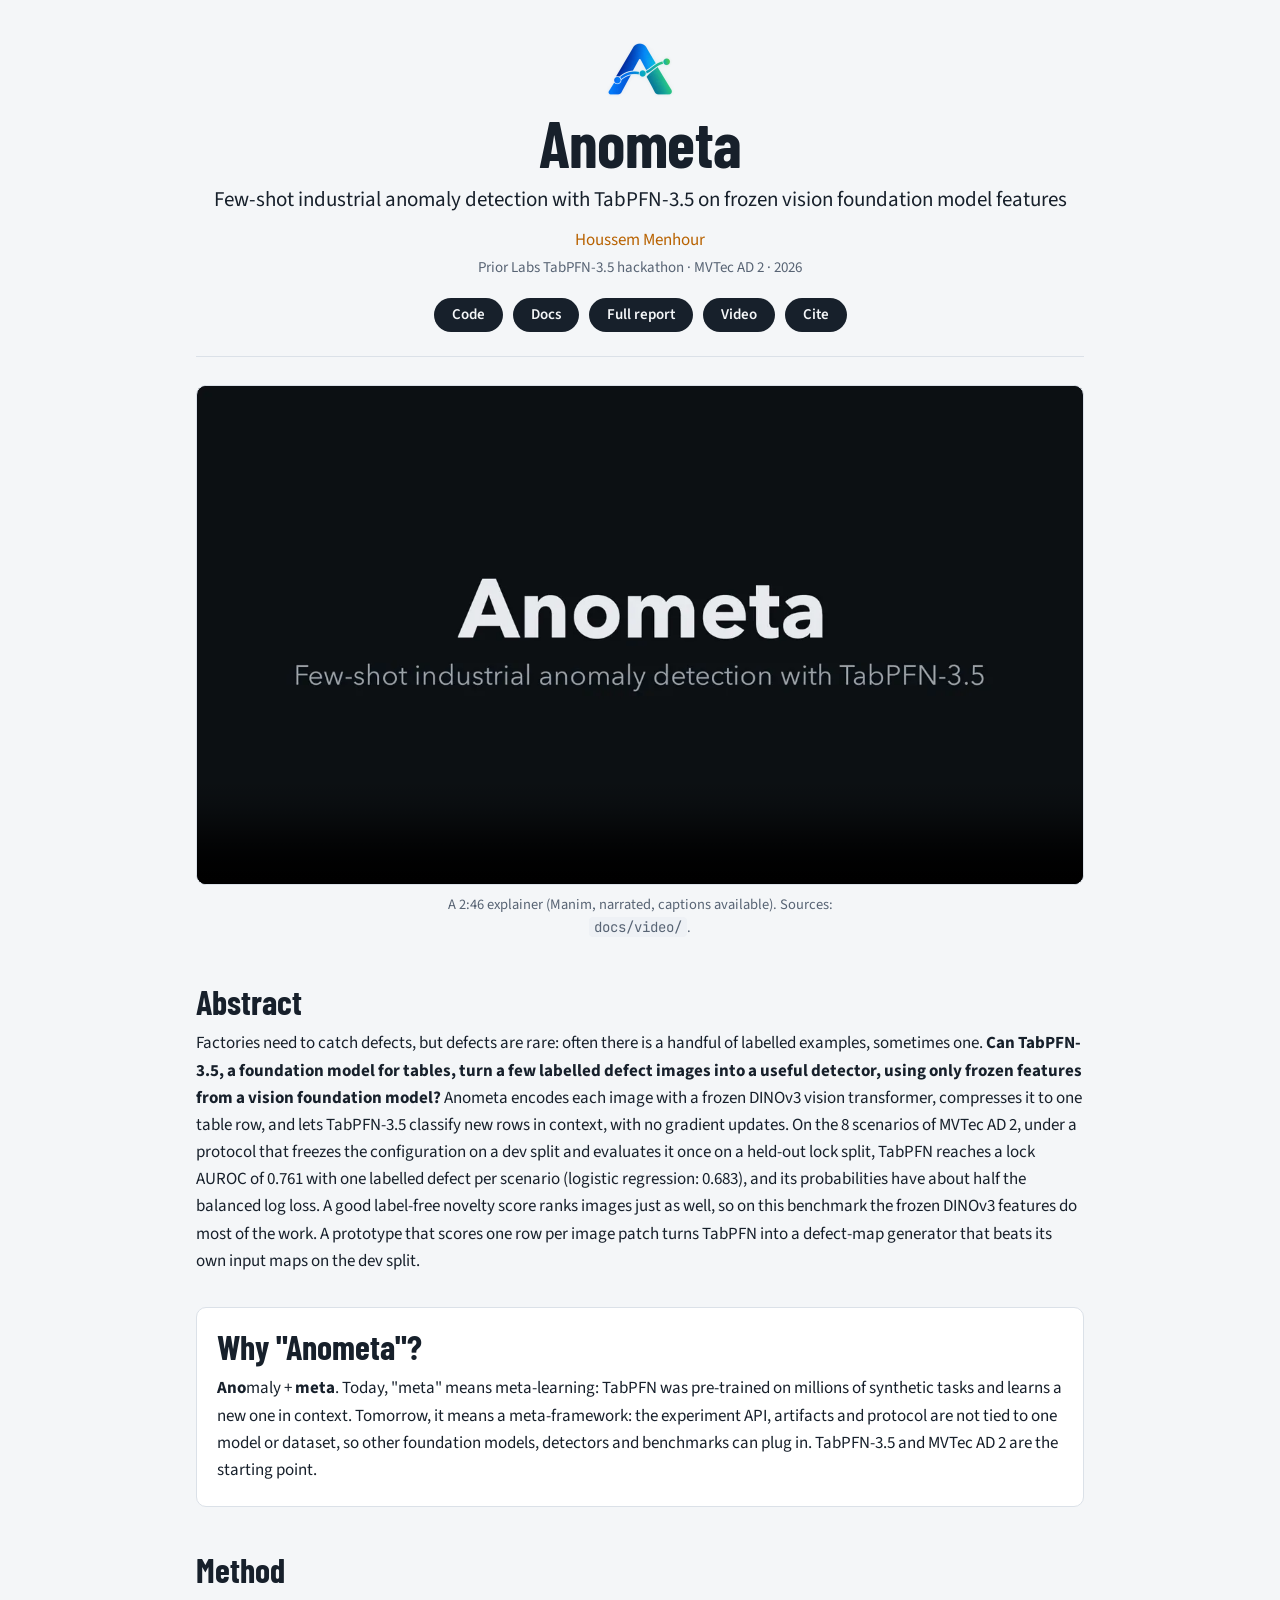
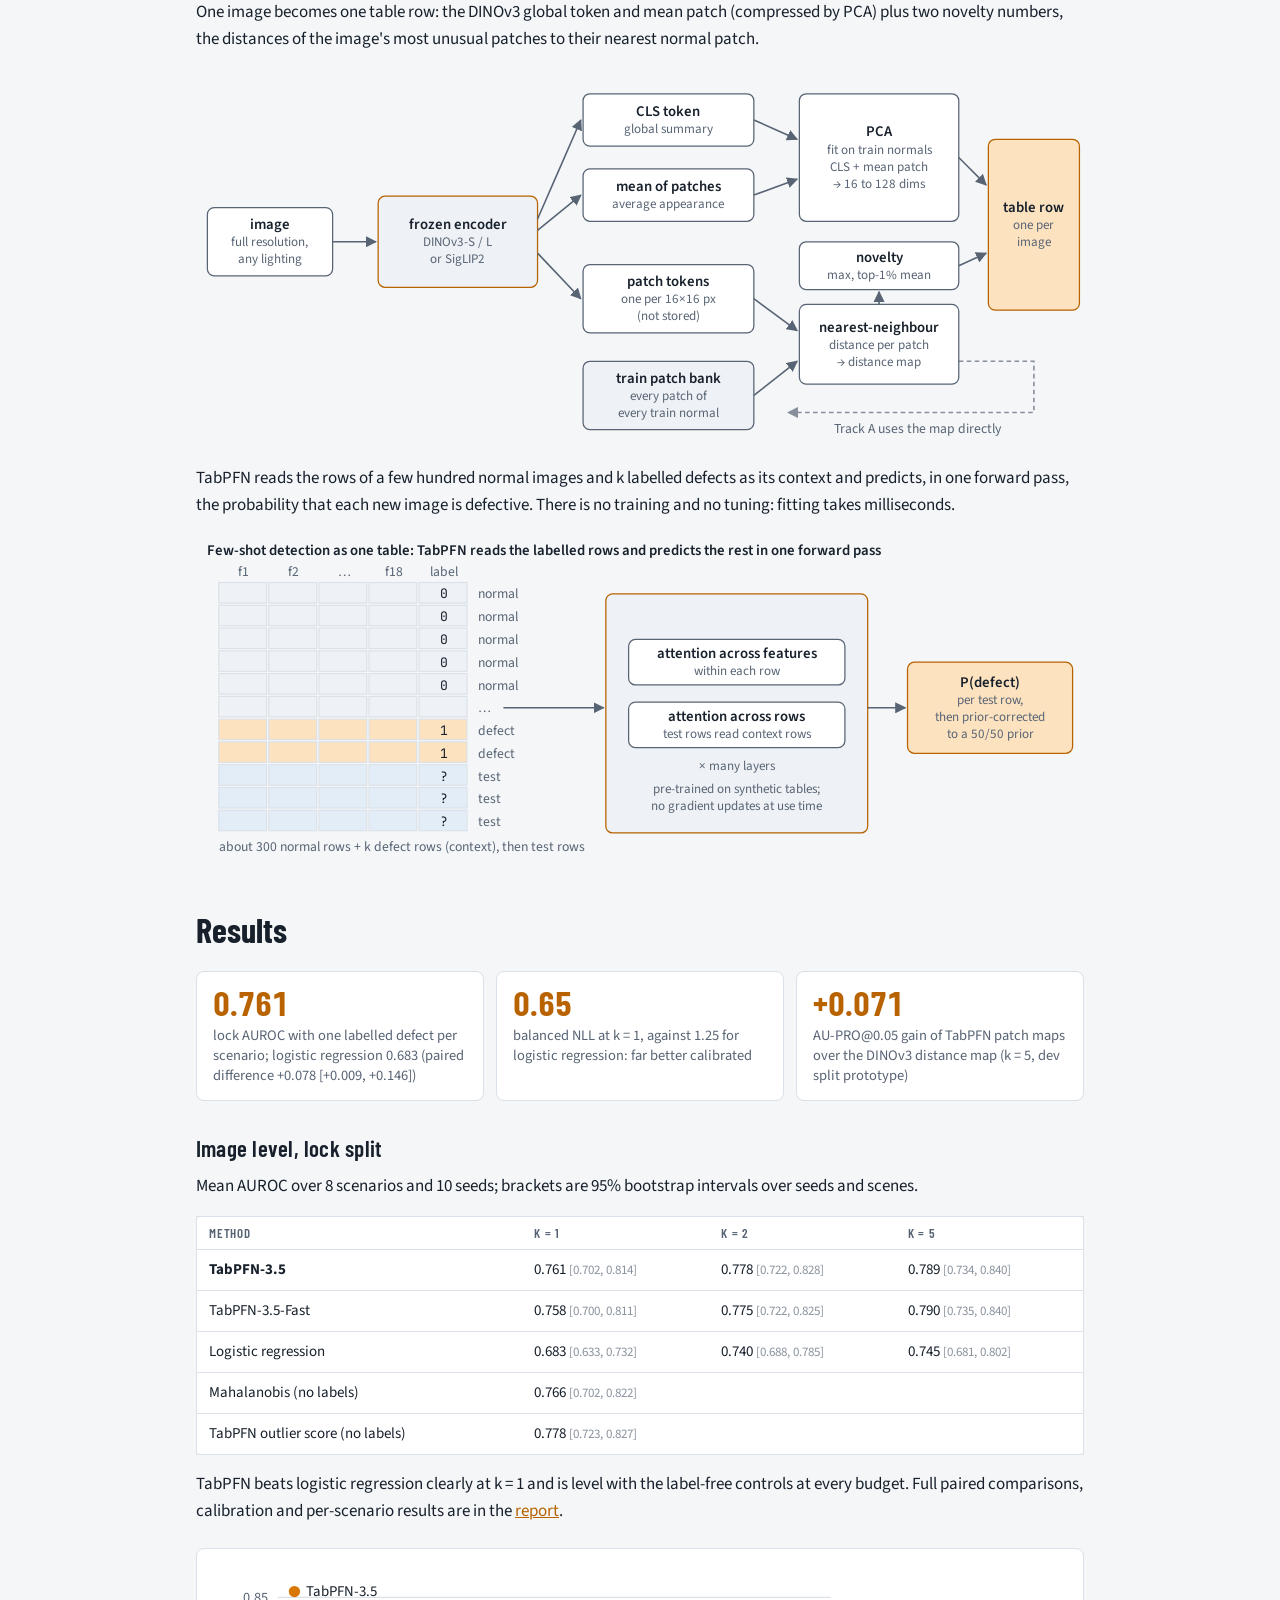
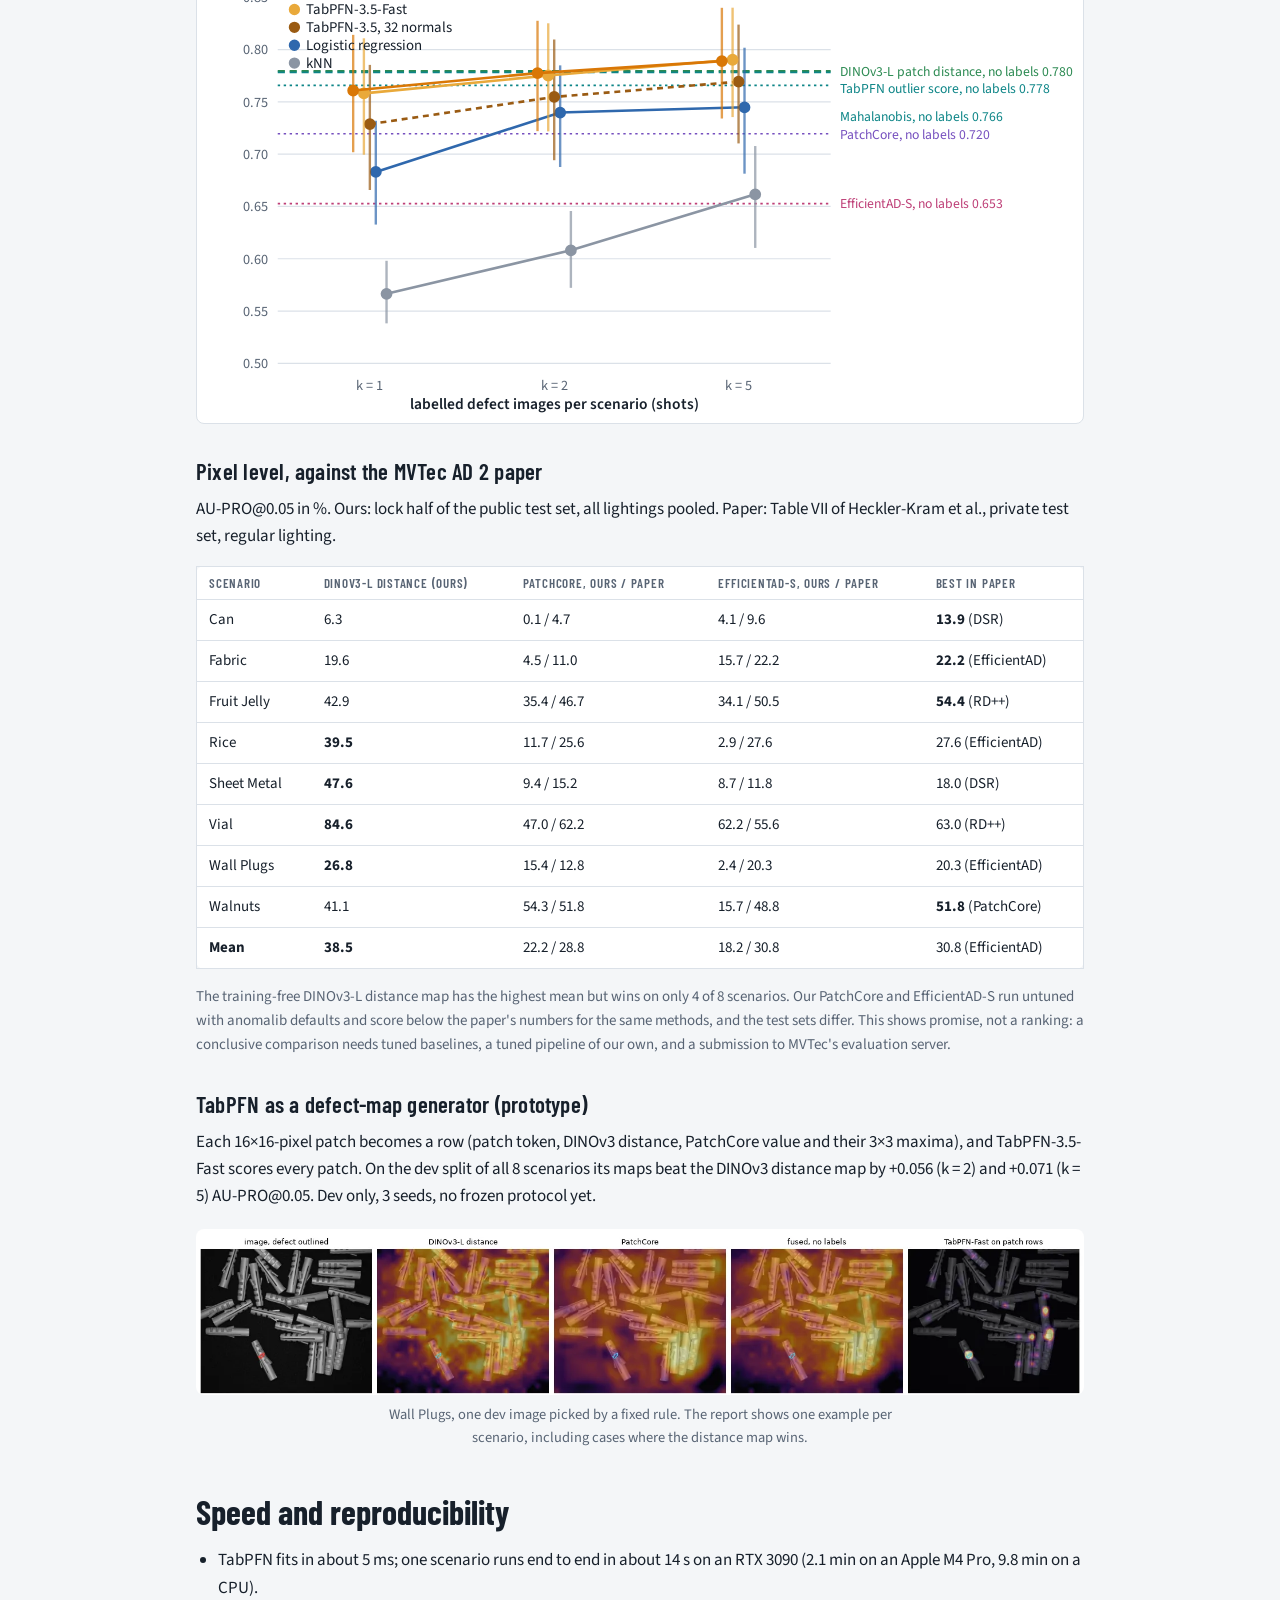
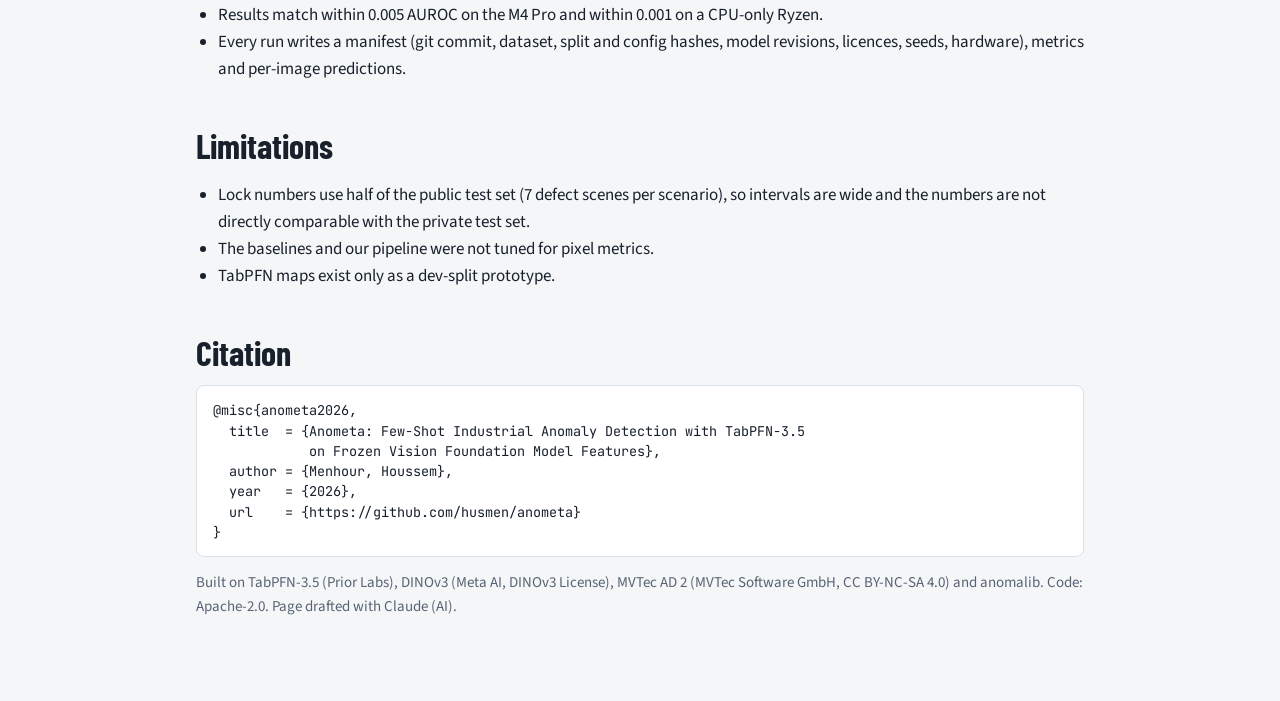
==== docs/site/index.html @ 19b507f4 "docs: add the HTML report and the project landing page" ====
<!doctype html>
<html lang="en">
<head>
<meta charset="utf-8">
<title>Anometa</title>
<meta name="viewport" content="width=device-width, initial-scale=1">
<meta name="description" content="Few-shot industrial anomaly detection with TabPFN-3.5 on frozen DINOv3 features, tested on MVTec AD 2.">
<meta property="og:title" content="Anometa">
<meta property="og:description" content="Few-shot industrial anomaly detection with TabPFN-3.5 on frozen DINOv3 features, tested on MVTec AD 2.">
<meta property="og:type" content="website">
<meta property="og:image" content="https://husmen.github.io/anometa/assets/poster.webp">
<meta name="twitter:card" content="summary_large_image">
<link rel="icon" href="assets/logo.webp">
<link rel="stylesheet" href="https://fonts.googleapis.com/css2?family=Barlow+Condensed:wght@500;600;700&amp;family=Source+Sans+3:ital,wght@0,400;0,600;0,700;1,400&amp;family=JetBrains+Mono:wght@400;600&amp;display=swap">
<style>/* Layout: one reading column with a sticky contents rail on wide screens; figures may run wider than the text. */
:root {
  --bg: #f4f6f8; --surface: #ffffff; --ink: #17202b; --muted: #586474; --rule: #dbe1e8; --accent: #b86200;
  --c-tab: #d97706; --c-fast: #e9a93a; --c-n32: #9a5b13; --c-log: #2f68ad; --c-knn: #8b95a3;
  --c-ref: #0d8587; --c-dl: #2c8a52; --c-ds: #74b48b; --c-pc: #7650bf; --c-ead: #be3f77;
  --heat: #0d8587; --dev: #e3edf8; --lock: #fbeedd; --shot: #fde2c0; --node: #ffffff; --node-alt: #eef1f5;
  --display: "Barlow Condensed", "Arial Narrow", "Helvetica Neue", sans-serif;
  --body: "Source Sans 3", "Segoe UI", "Helvetica Neue", Arial, sans-serif;
  --mono: "JetBrains Mono", ui-monospace, "SF Mono", Menlo, Consolas, monospace;
}
@media (prefers-color-scheme: dark) { :root:not([data-theme="light"]) {
  --bg: #10151c; --surface: #171e27; --ink: #e5eaf0; --muted: #9ba7b5; --rule: #2a3542; --accent: #f2a43a;
  --c-tab: #f59e0b; --c-fast: #f7c46b; --c-n32: #c98a3c; --c-log: #6aa2e8; --c-knn: #8f9aa9;
  --c-ref: #3cc2c4; --c-dl: #52c07f; --c-ds: #8ed3a6; --c-pc: #a98bf0; --c-ead: #ec79a9;
  --heat: #3cc2c4; --dev: #1b2a3c; --lock: #3a2a14; --shot: #4a3214; --node: #1c2530; --node-alt: #222c38; color-scheme: dark } }
:root[data-theme="dark"] {
  --bg: #10151c; --surface: #171e27; --ink: #e5eaf0; --muted: #9ba7b5; --rule: #2a3542; --accent: #f2a43a;
  --c-tab: #f59e0b; --c-fast: #f7c46b; --c-n32: #c98a3c; --c-log: #6aa2e8; --c-knn: #8f9aa9;
  --c-ref: #3cc2c4; --c-dl: #52c07f; --c-ds: #8ed3a6; --c-pc: #a98bf0; --c-ead: #ec79a9;
  --heat: #3cc2c4; --dev: #1b2a3c; --lock: #3a2a14; --shot: #4a3214; --node: #1c2530; --node-alt: #222c38; color-scheme: dark }
* { box-sizing: border-box }
body { background: var(--bg); color: var(--ink); font: 17px/1.6 var(--body); margin: 0 }
.page { display: grid; grid-template-columns: minmax(0, 1fr); gap: 32px; max-width: 1180px; margin: 0 auto; padding-inline: 20px; padding-block: 28px 64px }
@media (min-width: 1100px) { .page { grid-template-columns: 220px minmax(0, 1fr) } }
nav.toc { display: none }
@media (min-width: 1100px) { nav.toc { display: block; position: sticky; top: calc(env(safe-area-inset-top, 0px) + 20px); align-self: start; font-size: 14px; line-height: 1.5 } }
nav.toc ol { list-style: none; padding: 0; margin: 0; display: grid; gap: 6px }
nav.toc a { color: var(--muted); text-decoration: none } nav.toc a:hover, nav.toc a:focus-visible { color: var(--accent) }
nav.toc .tt { font: 600 13px/1 var(--display); letter-spacing: .08em; text-transform: uppercase; color: var(--muted); margin-bottom: 12px }
main { min-width: 0; max-width: 900px }
header.hero { padding-block: 8px 20px; border-bottom: 1px solid var(--rule); margin-bottom: 8px }
.eyebrow { font: 600 14px/1 var(--display); letter-spacing: .12em; text-transform: uppercase; color: var(--accent) }
h1 { font: 700 clamp(40px, 6vw, 64px)/1.02 var(--display); letter-spacing: -.01em; margin: 12px 0 14px; text-wrap: balance }
h2 { font: 700 34px/1.1 var(--display); margin: 56px 0 10px; text-wrap: balance; scroll-margin-top: 16px }
h2 .n { color: var(--accent); margin-right: 10px; font-variant-numeric: tabular-nums }
h3 { font: 600 23px/1.2 var(--display); margin: 34px 0 6px; letter-spacing: .01em; text-wrap: balance }
p, li { max-width: 68ch } p { margin: 10px 0 } ul, ol { padding-left: 22px }
.lede { font-size: 19.5px; color: var(--ink); max-width: 66ch }
.meta { color: var(--muted); font-size: 14.5px }
a { color: var(--accent) } a:focus-visible { outline: 2px solid var(--accent); outline-offset: 2px }
code { font: 14px var(--mono); background: var(--node-alt); padding: 1px 5px; border-radius: 4px; overflow-wrap: anywhere }
.kpis { display: grid; grid-template-columns: repeat(auto-fit, minmax(190px, 1fr)); gap: 12px; margin: 22px 0 6px }
.kpi { background: var(--surface); border: 1px solid var(--rule); border-radius: 8px; padding: 14px 16px; min-width: 0 }
.kpi b { display: block; font: 700 34px/1 var(--display); color: var(--accent); font-variant-numeric: tabular-nums }
.kpi span { display: block; color: var(--muted); font-size: 14.5px; margin-top: 6px; line-height: 1.4 }
figure { margin: 22px 0; min-width: 0 }
figure.plot { background: var(--surface); border: 1px solid var(--rule); border-radius: 8px; padding: 14px 14px 8px }
figcaption { color: var(--muted); font-size: 14.5px; margin-top: 8px; max-width: 80ch }
.scroll { overflow-x: auto } .scroll img { max-width: none; height: 230px; display: block; border-radius: 4px }
.ex { margin: 16px 0 }
.two { display: grid; grid-template-columns: minmax(0, 1fr); gap: 16px } @media (min-width: 820px) { .two { grid-template-columns: minmax(0, 1.9fr) minmax(0, 1fr) } }
svg.chart, svg.diagram { width: 100%; height: auto; display: block; overflow: visible }
svg text { font-family: var(--body) }
.ax { fill: var(--muted); font-size: 12px } .axl { fill: var(--ink); font-size: 13px; font-weight: 600 }
.lab { fill: var(--ink); font-size: 12.5px } .num { fill: var(--ink); font: 11.5px var(--mono); font-variant-numeric: tabular-nums }
.hd { fill: var(--ink); font: 700 14px var(--display); letter-spacing: .04em; text-transform: uppercase }
.grid { stroke: var(--rule); stroke-width: 1 } .zero { stroke: var(--ink); stroke-width: 1.4 }
.diag { stroke: var(--muted); stroke-dasharray: 4 4 }
.ln { fill: none; stroke-width: 2.2 } .ln.thin { stroke-width: 1; opacity: .35 } .ci { stroke-width: 2; opacity: .7 } .pt { stroke: var(--surface); stroke-width: 1.5 }
.s-tab { stroke: var(--c-tab); fill: var(--c-tab) } .s-fast { stroke: var(--c-fast); fill: var(--c-fast) } .s-n32 { stroke: var(--c-n32); fill: var(--c-n32) }
.s-log { stroke: var(--c-log); fill: var(--c-log) } .s-knn { stroke: var(--c-knn); fill: var(--c-knn) }
.s-dl { fill: var(--c-dl); stroke: var(--c-dl) } .s-ds { fill: var(--c-ds); stroke: var(--c-ds) } .s-pc { fill: var(--c-pc); stroke: var(--c-pc) } .s-ead { fill: var(--c-ead); stroke: var(--c-ead) }
.ln.s-tab, .ln.s-fast, .ln.s-n32, .ln.s-log, .ln.s-knn { fill: none } .s-n32.ln { stroke-dasharray: 5 4 }
.s-tab-t { fill: var(--c-tab) } .s-log-t { fill: var(--c-log) } .s-dl-t { fill: var(--c-dl) } .s-pc-t { fill: var(--c-pc) } .s-ead-t { fill: var(--c-ead) }
.bar { stroke: none }
.ref-a, .ref-b { stroke: var(--c-ref); stroke-width: 1.6; stroke-dasharray: 6 4 } .ref-b { stroke-dasharray: 2 3 }
.ref-c { stroke: var(--c-dl); stroke-width: 1.6; stroke-dasharray: 6 4 } .ref-d { stroke: var(--c-pc); stroke-width: 1.4; stroke-dasharray: 2 3 } .ref-e { stroke: var(--c-ead); stroke-width: 1.4; stroke-dasharray: 2 3 }
.ref-a-t, .ref-b-t { fill: var(--c-ref); font-size: 11.5px } .ref-c-t { fill: var(--c-dl); font-size: 11.5px } .ref-d-t { fill: var(--c-pc); font-size: 11.5px } .ref-e-t { fill: var(--c-ead); font-size: 11.5px }
.fp { stroke: var(--c-knn); fill: var(--c-knn) } .fp.sig { stroke: var(--c-tab); fill: var(--c-tab) } .sigt { fill: var(--accent); font-weight: 600 }
.hc { fill: var(--heat) }
.d-train { fill: var(--c-knn); opacity: .55 } .d-val { fill: var(--c-knn); opacity: .3 } .d-devg { fill: var(--c-log); opacity: .5 } .d-devb { fill: var(--c-log) }
.d-lockg { fill: var(--c-tab); opacity: .5 } .d-lockb { fill: var(--c-tab) }
.node { fill: var(--node); stroke: var(--muted); stroke-width: 1.1 } .node.alt { fill: var(--node-alt) } .node.enc { fill: var(--node-alt); stroke: var(--accent) }
.node.dev { fill: var(--dev) } .node.lockn { fill: var(--lock); stroke: var(--accent) } .node.shot { fill: var(--shot) } .node.fit { fill: var(--node-alt) }
.node.row { fill: var(--shot); stroke: var(--accent) } .node.inner { fill: var(--surface) }
.nt { fill: var(--ink); font-size: 13px; font-weight: 600 } .ns { fill: var(--muted); font-size: 11.5px }
.edge { stroke: var(--muted); stroke-width: 1.4 } .edge.faint { stroke-dasharray: 4 3; opacity: .7 } .ahead { fill: var(--muted) }
.cell { stroke: var(--rule); stroke-width: 1 } .cell.ctx { fill: var(--node-alt) } .cell.shot { fill: var(--shot) } .cell.test { fill: var(--dev) }
.tw { overflow-x: auto; margin: 16px 0 }
table { border-collapse: collapse; font-size: 15px; min-width: 100%; background: var(--surface); border: 1px solid var(--rule); border-radius: 8px }
th, td { padding: 8px 12px; border-bottom: 1px solid var(--rule); text-align: left; vertical-align: top }
th { font: 600 13px var(--display); letter-spacing: .06em; text-transform: uppercase; color: var(--muted); white-space: nowrap }
td { font-variant-numeric: tabular-nums } td strong { color: var(--accent) } .ci { color: var(--muted); font-size: 13px; white-space: nowrap }
tbody tr:last-child td { border-bottom: 0 }
.callout { border-left: 3px solid var(--accent); background: var(--surface); padding: 12px 16px; border-radius: 0 8px 8px 0; margin: 18px 0 }
.callout p { margin: 4px 0 }
.note { color: var(--muted); font-size: 14.5px }
.refs { font-size: 15px } .refs li { margin: 6px 0 } .refs .src { color: var(--muted) }
footer { margin-top: 56px; padding-top: 16px; border-top: 1px solid var(--rule); color: var(--muted); font-size: 14px }
@media (prefers-reduced-motion: reduce) { * { scroll-behavior: auto !important } }
figure.plot.narrow { max-width: 460px }
.ex img { display: block; width: 100%; height: auto; border-radius: 6px }
.s-ref { stroke: var(--c-ref); fill: var(--c-ref) } .ln.s-ref { fill: none }
figure.plot.narrow-wide { max-width: 700px; margin-inline: auto }
/* Landing page: one centred reading column on top of the report's theme tokens (report.css). */
.lp { max-width: 920px; margin: 0 auto; padding: 32px 16px 72px }
.lp-hero { text-align: center; padding-bottom: 24px; border-bottom: 1px solid var(--rule) }
.lp-logo { display: block; margin: 0 auto 6px; width: 72px; height: 72px; object-fit: contain }
.lp-hero h1 { margin: 4px 0 8px }
.lp-sub { font-size: 21px; max-width: 40ch; margin: 0 auto 10px; text-wrap: balance }
.lp-authors { margin: 6px 0 0; font-size: 17px } .lp-authors a { text-decoration: none }
.lp-venue { margin: 2px 0 18px; color: var(--muted); font-size: 15px }
.lp-buttons { display: flex; flex-wrap: wrap; justify-content: center; gap: 10px }
.btn { display: inline-block; padding: 8px 18px; border-radius: 999px; background: var(--ink); color: var(--bg); font: 600 15px/1.2 var(--body); text-decoration: none }
.btn:hover, .btn:focus-visible { background: var(--accent); color: #fff }
.lp-video { margin: 28px 0 8px; scroll-margin-top: 16px }
.lp-video video { width: 100%; aspect-ratio: 16 / 9; display: block; border-radius: 10px; background: #0b0f14; border: 1px solid var(--rule) }
.lp-caption { text-align: center; color: var(--muted); font-size: 14.5px; margin: 8px auto 0 }
.lp-sec { scroll-margin-top: 16px } .lp-sec h2 { margin-top: 44px }
.lp-sec p, .lp-sec li { max-width: none }
.lp-name { background: var(--surface); border: 1px solid var(--rule); border-radius: 10px; padding: 4px 20px 12px; margin-top: 32px }
.lp-name h2 { margin-top: 16px }
.lp-fig { margin: 18px 0 }
.lp-fig img { width: 100%; height: auto; display: block; border-radius: 8px }
.lp-note { color: var(--muted); font-size: 15px }
.lp-bib { background: var(--surface); border: 1px solid var(--rule); border-radius: 8px; padding: 14px 16px; overflow-x: auto; font: 13.5px/1.5 var(--mono) }
.lp-hero p { margin-inline: auto; max-width: none }
.lp-bib code { background: none; padding: 0; border: 0; font: inherit }
</style>
</head>
<body>
<div class="lp">
<header class="lp-hero">
<img class="lp-logo" src="assets/logo.webp" alt="" width="72" height="72">
<h1>Anometa</h1>
<p class="lp-sub">Few-shot industrial anomaly detection with TabPFN-3.5 on frozen vision foundation model features</p>
<p class="lp-authors"><a href="https://github.com/husmen">Houssem Menhour</a></p>
<p class="lp-venue">Prior Labs TabPFN-3.5 hackathon · MVTec AD 2 · 2026</p>
<nav class="lp-buttons" aria-label="Project links">
<a class="btn" href="https://github.com/husmen/anometa">Code</a>
<a class="btn" href="docs/">Docs</a>
<a class="btn" href="report/">Full report</a>
<a class="btn" href="#video">Video</a>
<a class="btn" href="#cite">Cite</a>
</nav>
</header>

<section id="video" class="lp-video">
<video controls preload="metadata" poster="assets/poster.webp" playsinline>
<source src="media/anometa_explainer.mp4" type="video/mp4">
<track kind="captions" src="assets/anometa_explainer.vtt" srclang="en" label="English">
<p>Your browser cannot play this video. <a href="https://github.com/husmen/anometa/releases">Download it from the releases page</a>.</p>
</video>
<p class="lp-caption">A 2:46 explainer (Manim, narrated, captions available). Sources: <code>docs/video/</code>.</p>
</section>

<section class="lp-sec">
<h2>Abstract</h2>
<p>Factories need to catch defects, but defects are rare: often there is a handful of labelled examples, sometimes one. <strong>Can TabPFN-3.5, a foundation model for tables, turn a few labelled defect images into a useful detector, using only frozen features from a vision foundation model?</strong> Anometa encodes each image with a frozen DINOv3 vision transformer, compresses it to one table row, and lets TabPFN-3.5 classify new rows in context, with no gradient updates. On the 8 scenarios of MVTec AD 2, under a protocol that freezes the configuration on a dev split and evaluates it once on a held-out lock split, TabPFN reaches a lock AUROC of 0.761 with one labelled defect per scenario (logistic regression: 0.683), and its probabilities have about half the balanced log loss. A good label-free novelty score ranks images just as well, so on this benchmark the frozen DINOv3 features do most of the work. A prototype that scores one row per image patch turns TabPFN into a defect-map generator that beats its own input maps on the dev split.</p>
</section>

<section class="lp-sec lp-name">
<h2>Why "Anometa"?</h2>
<p><strong>Ano</strong>maly + <strong>meta</strong>. Today, "meta" means meta-learning: TabPFN was pre-trained on millions of synthetic tasks and learns a new one in context. Tomorrow, it means a meta-framework: the experiment API, artifacts and protocol are not tied to one model or dataset, so other foundation models, detectors and benchmarks can plug in. TabPFN-3.5 and MVTec AD 2 are the starting point.</p>
</section>

<section class="lp-sec">
<h2>Method</h2>
<p>One image becomes one table row: the DINOv3 global token and mean patch (compressed by PCA) plus two novelty numbers, the distances of the image's most unusual patches to their nearest normal patch.</p>
<figure class="lp-fig"><svg class="diagram" viewBox="0 0 780 330" role="img" aria-label="Track B feature pipeline: from an image to one table row" preserveAspectRatio="xMidYMid meet"><defs><marker id="ah" viewBox="0 0 10 10" refX="9" refY="5" markerWidth="7" markerHeight="7" orient="auto-start-reverse"><path d="M0,0 L10,5 L0,10 z" class="ahead"/></marker></defs><rect x="10.0" y="120.0" width="110.0" height="60.0" class="node" rx="6"/><text x="65.0" y="139.0" class="nt" text-anchor="middle" >image</text><text x="65.0" y="154.0" class="ns" text-anchor="middle" >full resolution,</text><text x="65.0" y="169.0" class="ns" text-anchor="middle" >any lighting</text><rect x="160.0" y="110.0" width="140.0" height="80.0" class="node enc" rx="6"/><text x="230.0" y="139.0" class="nt" text-anchor="middle" >frozen encoder</text><text x="230.0" y="154.0" class="ns" text-anchor="middle" >DINOv3-S / L</text><text x="230.0" y="169.0" class="ns" text-anchor="middle" >or SigLIP2</text><line x1="120.0" y1="150.0" x2="158.0" y2="150.0" class="edge" marker-end="url(#ah)"/><rect x="340.0" y="20.0" width="150.0" height="46.0" class="node" rx="6"/><text x="415.0" y="39.5" class="nt" text-anchor="middle" >CLS token</text><text x="415.0" y="54.5" class="ns" text-anchor="middle" >global summary</text><rect x="340.0" y="86.0" width="150.0" height="46.0" class="node" rx="6"/><text x="415.0" y="105.5" class="nt" text-anchor="middle" >mean of patches</text><text x="415.0" y="120.5" class="ns" text-anchor="middle" >average appearance</text><rect x="340.0" y="170.0" width="150.0" height="60.0" class="node" rx="6"/><text x="415.0" y="189.0" class="nt" text-anchor="middle" >patch tokens</text><text x="415.0" y="204.0" class="ns" text-anchor="middle" >one per 16×16 px</text><text x="415.0" y="219.0" class="ns" text-anchor="middle" >(not stored)</text><line x1="300.0" y1="130.0" x2="338.0" y2="43.0" class="edge" marker-end="url(#ah)"/><line x1="300.0" y1="140.0" x2="338.0" y2="109.0" class="edge" marker-end="url(#ah)"/><line x1="300.0" y1="160.0" x2="338.0" y2="200.0" class="edge" marker-end="url(#ah)"/><rect x="340.0" y="255.0" width="150.0" height="60.0" class="node alt" rx="6"/><text x="415.0" y="274.0" class="nt" text-anchor="middle" >train patch bank</text><text x="415.0" y="289.0" class="ns" text-anchor="middle" >every patch of</text><text x="415.0" y="304.0" class="ns" text-anchor="middle" >every train normal</text><rect x="530.0" y="205.0" width="140.0" height="70.0" class="node" rx="6"/><text x="600.0" y="229.0" class="nt" text-anchor="middle" >nearest-neighbour</text><text x="600.0" y="244.0" class="ns" text-anchor="middle" >distance per patch</text><text x="600.0" y="259.0" class="ns" text-anchor="middle" >→ distance map</text><line x1="490.0" y1="200.0" x2="528.0" y2="228.0" class="edge" marker-end="url(#ah)"/><line x1="490.0" y1="285.0" x2="528.0" y2="255.0" class="edge" marker-end="url(#ah)"/><rect x="530.0" y="20.0" width="140.0" height="112.0" class="node" rx="6"/><text x="600.0" y="57.5" class="nt" text-anchor="middle" >PCA</text><text x="600.0" y="72.5" class="ns" text-anchor="middle" >fit on train normals</text><text x="600.0" y="87.5" class="ns" text-anchor="middle" >CLS + mean patch</text><text x="600.0" y="102.5" class="ns" text-anchor="middle" >→ 16 to 128 dims</text><line x1="490.0" y1="43.0" x2="528.0" y2="60.0" class="edge" marker-end="url(#ah)"/><line x1="490.0" y1="109.0" x2="528.0" y2="95.0" class="edge" marker-end="url(#ah)"/><rect x="530.0" y="150.0" width="140.0" height="42.0" class="node" rx="6"/><text x="600.0" y="167.5" class="nt" text-anchor="middle" >novelty</text><text x="600.0" y="182.5" class="ns" text-anchor="middle" >max, top-1% mean</text><line x1="600.0" y1="205.0" x2="600.0" y2="194.0" class="edge" marker-end="url(#ah)"/><rect x="696.0" y="60.0" width="80.0" height="150.0" class="node row" rx="6"/><text x="736.0" y="124.0" class="nt" text-anchor="middle" >table row</text><text x="736.0" y="139.0" class="ns" text-anchor="middle" >one per</text><text x="736.0" y="154.0" class="ns" text-anchor="middle" >image</text><line x1="670.0" y1="76.0" x2="694.0" y2="100.0" class="edge" marker-end="url(#ah)"/><line x1="670.0" y1="171.0" x2="694.0" y2="160.0" class="edge" marker-end="url(#ah)"/><path d="M 670 255 L 736 255 L 736 300 L 520 300" class="edge faint" fill="none" marker-end="url(#ah)"/><text x="560.0" y="318.0" class="ax" text-anchor="start" >Track A uses the map directly</text></svg></figure>
<p>TabPFN reads the rows of a few hundred normal images and k labelled defects as its context and predicts, in one forward pass, the probability that each new image is defective. There is no training and no tuning: fitting takes milliseconds.</p>
<figure class="lp-fig"><svg class="diagram" viewBox="0 0 780 290" role="img" aria-label="How TabPFN scores test images in context" preserveAspectRatio="xMidYMid meet"><defs><marker id="ah" viewBox="0 0 10 10" refX="9" refY="5" markerWidth="7" markerHeight="7" orient="auto-start-reverse"><path d="M0,0 L10,5 L0,10 z" class="ahead"/></marker></defs><text x="10.0" y="16.0" class="axl" text-anchor="start" >Few-shot detection as one table: TabPFN reads the labelled rows and predicts the rest in one forward pass</text><text x="42.0" y="34.0" class="ax" text-anchor="middle" >f1</text><text x="86.0" y="34.0" class="ax" text-anchor="middle" >f2</text><text x="130.0" y="34.0" class="ax" text-anchor="middle" >…</text><text x="174.0" y="34.0" class="ax" text-anchor="middle" >f18</text><text x="218.0" y="34.0" class="ax" text-anchor="middle" >label</text><rect x="20.0" y="40.0" width="42.0" height="18.0" class="cell ctx" /><rect x="64.0" y="40.0" width="42.0" height="18.0" class="cell ctx" /><rect x="108.0" y="40.0" width="42.0" height="18.0" class="cell ctx" /><rect x="152.0" y="40.0" width="42.0" height="18.0" class="cell ctx" /><rect x="196.0" y="40.0" width="42.0" height="18.0" class="cell ctx" /><text x="218.0" y="54.0" class="num" text-anchor="middle" >0</text><text x="248.0" y="54.0" class="ax" text-anchor="start" >normal</text><rect x="20.0" y="60.0" width="42.0" height="18.0" class="cell ctx" /><rect x="64.0" y="60.0" width="42.0" height="18.0" class="cell ctx" /><rect x="108.0" y="60.0" width="42.0" height="18.0" class="cell ctx" /><rect x="152.0" y="60.0" width="42.0" height="18.0" class="cell ctx" /><rect x="196.0" y="60.0" width="42.0" height="18.0" class="cell ctx" /><text x="218.0" y="74.0" class="num" text-anchor="middle" >0</text><text x="248.0" y="74.0" class="ax" text-anchor="start" >normal</text><rect x="20.0" y="80.0" width="42.0" height="18.0" class="cell ctx" /><rect x="64.0" y="80.0" width="42.0" height="18.0" class="cell ctx" /><rect x="108.0" y="80.0" width="42.0" height="18.0" class="cell ctx" /><rect x="152.0" y="80.0" width="42.0" height="18.0" class="cell ctx" /><rect x="196.0" y="80.0" width="42.0" height="18.0" class="cell ctx" /><text x="218.0" y="94.0" class="num" text-anchor="middle" >0</text><text x="248.0" y="94.0" class="ax" text-anchor="start" >normal</text><rect x="20.0" y="100.0" width="42.0" height="18.0" class="cell ctx" /><rect x="64.0" y="100.0" width="42.0" height="18.0" class="cell ctx" /><rect x="108.0" y="100.0" width="42.0" height="18.0" class="cell ctx" /><rect x="152.0" y="100.0" width="42.0" height="18.0" class="cell ctx" /><rect x="196.0" y="100.0" width="42.0" height="18.0" class="cell ctx" /><text x="218.0" y="114.0" class="num" text-anchor="middle" >0</text><text x="248.0" y="114.0" class="ax" text-anchor="start" >normal</text><rect x="20.0" y="120.0" width="42.0" height="18.0" class="cell ctx" /><rect x="64.0" y="120.0" width="42.0" height="18.0" class="cell ctx" /><rect x="108.0" y="120.0" width="42.0" height="18.0" class="cell ctx" /><rect x="152.0" y="120.0" width="42.0" height="18.0" class="cell ctx" /><rect x="196.0" y="120.0" width="42.0" height="18.0" class="cell ctx" /><text x="218.0" y="134.0" class="num" text-anchor="middle" >0</text><text x="248.0" y="134.0" class="ax" text-anchor="start" >normal</text><rect x="20.0" y="140.0" width="42.0" height="18.0" class="cell ctx" /><rect x="64.0" y="140.0" width="42.0" height="18.0" class="cell ctx" /><rect x="108.0" y="140.0" width="42.0" height="18.0" class="cell ctx" /><rect x="152.0" y="140.0" width="42.0" height="18.0" class="cell ctx" /><rect x="196.0" y="140.0" width="42.0" height="18.0" class="cell ctx" /><text x="218.0" y="154.0" class="num" text-anchor="middle" ></text><text x="248.0" y="154.0" class="ax" text-anchor="start" >…</text><rect x="20.0" y="160.0" width="42.0" height="18.0" class="cell shot" /><rect x="64.0" y="160.0" width="42.0" height="18.0" class="cell shot" /><rect x="108.0" y="160.0" width="42.0" height="18.0" class="cell shot" /><rect x="152.0" y="160.0" width="42.0" height="18.0" class="cell shot" /><rect x="196.0" y="160.0" width="42.0" height="18.0" class="cell shot" /><text x="218.0" y="174.0" class="num" text-anchor="middle" >1</text><text x="248.0" y="174.0" class="ax" text-anchor="start" >defect</text><rect x="20.0" y="180.0" width="42.0" height="18.0" class="cell shot" /><rect x="64.0" y="180.0" width="42.0" height="18.0" class="cell shot" /><rect x="108.0" y="180.0" width="42.0" height="18.0" class="cell shot" /><rect x="152.0" y="180.0" width="42.0" height="18.0" class="cell shot" /><rect x="196.0" y="180.0" width="42.0" height="18.0" class="cell shot" /><text x="218.0" y="194.0" class="num" text-anchor="middle" >1</text><text x="248.0" y="194.0" class="ax" text-anchor="start" >defect</text><rect x="20.0" y="200.0" width="42.0" height="18.0" class="cell test" /><rect x="64.0" y="200.0" width="42.0" height="18.0" class="cell test" /><rect x="108.0" y="200.0" width="42.0" height="18.0" class="cell test" /><rect x="152.0" y="200.0" width="42.0" height="18.0" class="cell test" /><rect x="196.0" y="200.0" width="42.0" height="18.0" class="cell test" /><text x="218.0" y="214.0" class="num" text-anchor="middle" >?</text><text x="248.0" y="214.0" class="ax" text-anchor="start" >test</text><rect x="20.0" y="220.0" width="42.0" height="18.0" class="cell test" /><rect x="64.0" y="220.0" width="42.0" height="18.0" class="cell test" /><rect x="108.0" y="220.0" width="42.0" height="18.0" class="cell test" /><rect x="152.0" y="220.0" width="42.0" height="18.0" class="cell test" /><rect x="196.0" y="220.0" width="42.0" height="18.0" class="cell test" /><text x="218.0" y="234.0" class="num" text-anchor="middle" >?</text><text x="248.0" y="234.0" class="ax" text-anchor="start" >test</text><rect x="20.0" y="240.0" width="42.0" height="18.0" class="cell test" /><rect x="64.0" y="240.0" width="42.0" height="18.0" class="cell test" /><rect x="108.0" y="240.0" width="42.0" height="18.0" class="cell test" /><rect x="152.0" y="240.0" width="42.0" height="18.0" class="cell test" /><rect x="196.0" y="240.0" width="42.0" height="18.0" class="cell test" /><text x="218.0" y="254.0" class="num" text-anchor="middle" >?</text><text x="248.0" y="254.0" class="ax" text-anchor="start" >test</text><text x="20.0" y="276.0" class="ax" text-anchor="start" >about 300 normal rows + k defect rows (context), then test rows</text><rect x="360.0" y="50.0" width="230.0" height="210.0" class="node enc" rx="6"/><text x="475.0" y="159.0" class="nt" text-anchor="middle" >TabPFN-3.5</text><rect x="380.0" y="90.0" width="190.0" height="40.0" class="node inner" rx="6"/><text x="475.0" y="106.5" class="nt" text-anchor="middle" >attention across features</text><text x="475.0" y="121.5" class="ns" text-anchor="middle" >within each row</text><rect x="380.0" y="145.0" width="190.0" height="40.0" class="node inner" rx="6"/><text x="475.0" y="161.5" class="nt" text-anchor="middle" >attention across rows</text><text x="475.0" y="176.5" class="ns" text-anchor="middle" >test rows read context rows</text><text x="475.0" y="205.0" class="ns" text-anchor="middle" >× many layers</text><text x="475.0" y="225.0" class="ns" text-anchor="middle" >pre-trained on synthetic tables;</text><text x="475.0" y="240.0" class="ns" text-anchor="middle" >no gradient updates at use time</text><line x1="270.0" y1="150.0" x2="358.0" y2="150.0" class="edge" marker-end="url(#ah)"/><rect x="625.0" y="110.0" width="145.0" height="80.0" class="node row" rx="6"/><text x="697.5" y="131.5" class="nt" text-anchor="middle" >P(defect)</text><text x="697.5" y="146.5" class="ns" text-anchor="middle" >per test row,</text><text x="697.5" y="161.5" class="ns" text-anchor="middle" >then prior-corrected</text><text x="697.5" y="176.5" class="ns" text-anchor="middle" >to a 50/50 prior</text><line x1="590.0" y1="150.0" x2="623.0" y2="150.0" class="edge" marker-end="url(#ah)"/></svg></figure>
</section>

<section class="lp-sec">
<h2>Results</h2>
<div class="kpis">
<div class="kpi"><b>0.761</b><span>lock AUROC with one labelled defect per scenario; logistic regression 0.683 (paired difference +0.078 [+0.009, +0.146])</span></div>
<div class="kpi"><b>0.65</b><span>balanced NLL at k = 1, against 1.25 for logistic regression: far better calibrated</span></div>
<div class="kpi"><b>+0.071</b><span>AU-PRO@0.05 gain of TabPFN patch maps over the DINOv3 distance map (k = 5, dev split prototype)</span></div>
</div>
<h3>Image level, lock split</h3>
<p>Mean AUROC over 8 scenarios and 10 seeds; brackets are 95% bootstrap intervals over seeds and scenes.</p>
<div class="tw"><table class=""><thead><tr><th>method</th><th>k = 1</th><th>k = 2</th><th>k = 5</th></tr></thead><tbody><tr><td><b>TabPFN-3.5</b></td><td>0.761 <span class="ci">[0.702, 0.814]</span></td><td>0.778 <span class="ci">[0.722, 0.828]</span></td><td>0.789 <span class="ci">[0.734, 0.840]</span></td></tr><tr><td>TabPFN-3.5-Fast</td><td>0.758 <span class="ci">[0.700, 0.811]</span></td><td>0.775 <span class="ci">[0.722, 0.825]</span></td><td>0.790 <span class="ci">[0.735, 0.840]</span></td></tr><tr><td>Logistic regression</td><td>0.683 <span class="ci">[0.633, 0.732]</span></td><td>0.740 <span class="ci">[0.688, 0.785]</span></td><td>0.745 <span class="ci">[0.681, 0.802]</span></td></tr><tr><td>Mahalanobis (no labels)</td><td>0.766 <span class="ci">[0.702, 0.822]</span></td><td></td><td></td></tr><tr><td>TabPFN outlier score (no labels)</td><td>0.778 <span class="ci">[0.723, 0.827]</span></td><td></td><td></td></tr></tbody></table></div>
<p>TabPFN beats logistic regression clearly at k = 1 and is level with the label-free controls at every budget. Full paired comparisons, calibration and per-scenario results are in the <a href="report/">report</a>.</p>
<figure class="plot"><svg class="chart" viewBox="0 0 720 380" role="img" aria-label="Lock AUROC against the number of shots, with 95% intervals" preserveAspectRatio="xMidYMid meet"><line x1="56.0" y1="336.0" x2="520.0" y2="336.0" class="grid" /><text x="48.0" y="340.0" class="ax" text-anchor="end" >0.50</text><line x1="56.0" y1="292.1" x2="520.0" y2="292.1" class="grid" /><text x="48.0" y="296.1" class="ax" text-anchor="end" >0.55</text><line x1="56.0" y1="248.2" x2="520.0" y2="248.2" class="grid" /><text x="48.0" y="252.2" class="ax" text-anchor="end" >0.60</text><line x1="56.0" y1="204.3" x2="520.0" y2="204.3" class="grid" /><text x="48.0" y="208.3" class="ax" text-anchor="end" >0.65</text><line x1="56.0" y1="160.4" x2="520.0" y2="160.4" class="grid" /><text x="48.0" y="164.4" class="ax" text-anchor="end" >0.70</text><line x1="56.0" y1="116.6" x2="520.0" y2="116.6" class="grid" /><text x="48.0" y="120.6" class="ax" text-anchor="end" >0.75</text><line x1="56.0" y1="72.7" x2="520.0" y2="72.7" class="grid" /><text x="48.0" y="76.7" class="ax" text-anchor="end" >0.80</text><line x1="56.0" y1="28.8" x2="520.0" y2="28.8" class="grid" /><text x="48.0" y="32.8" class="ax" text-anchor="end" >0.85</text><text x="133.3" y="358.0" class="ax" text-anchor="middle" >k = 1</text><text x="288.0" y="358.0" class="ax" text-anchor="middle" >k = 2</text><text x="442.7" y="358.0" class="ax" text-anchor="middle" >k = 5</text><text x="288.0" y="374.0" class="axl" text-anchor="middle" >labelled defect images per scenario (shots)</text><line x1="56.0" y1="90.6" x2="520.0" y2="90.6" class="ref-c" /><text x="528.0" y="94.6" class="lab ref-c-t" text-anchor="start" >DINOv3-L patch distance, no labels 0.780</text><line x1="56.0" y1="91.8" x2="520.0" y2="91.8" class="ref-a" /><text x="528.0" y="108.8" class="lab ref-a-t" text-anchor="start" >TabPFN outlier score, no labels 0.778</text><line x1="56.0" y1="102.7" x2="520.0" y2="102.7" class="ref-b" /><text x="528.0" y="132.7" class="lab ref-b-t" text-anchor="start" >Mahalanobis, no labels 0.766</text><line x1="56.0" y1="143.3" x2="520.0" y2="143.3" class="ref-d" /><text x="528.0" y="147.3" class="lab ref-d-t" text-anchor="start" >PatchCore, no labels 0.720</text><line x1="56.0" y1="201.9" x2="520.0" y2="201.9" class="ref-e" /><text x="528.0" y="205.9" class="lab ref-e-t" text-anchor="start" >EfficientAD-S, no labels 0.653</text><line x1="147.3" y1="302.4" x2="147.3" y2="249.9" class="s-knn ci" /><line x1="302.0" y1="272.6" x2="302.0" y2="208.1" class="s-knn ci" /><line x1="456.7" y1="239.1" x2="456.7" y2="153.6" class="s-knn ci" /><polyline class="s-knn ln" points="147.3,277.6 302.0,241.1 456.7,194.1"/><circle cx="147.3" cy="277.6" r="4.2" class="s-knn pt"/><circle cx="302.0" cy="241.1" r="4.2" class="s-knn pt"/><circle cx="456.7" cy="194.1" r="4.2" class="s-knn pt"/><line x1="138.3" y1="219.5" x2="138.3" y2="132.4" class="s-log ci" /><line x1="293.0" y1="171.2" x2="293.0" y2="85.9" class="s-log ci" /><line x1="447.7" y1="176.8" x2="447.7" y2="71.1" class="s-log ci" /><polyline class="s-log ln" points="138.3,175.3 293.0,125.5 447.7,121.1"/><circle cx="138.3" cy="175.3" r="4.2" class="s-log pt"/><circle cx="293.0" cy="125.5" r="4.2" class="s-log pt"/><circle cx="447.7" cy="121.1" r="4.2" class="s-log pt"/><line x1="133.3" y1="190.5" x2="133.3" y2="85.5" class="s-n32 ci" /><line x1="288.0" y1="165.5" x2="288.0" y2="64.2" class="s-n32 ci" /><line x1="442.7" y1="151.4" x2="442.7" y2="51.7" class="s-n32 ci" /><polyline class="s-n32 ln" points="133.3,135.2 288.0,112.4 442.7,99.6"/><circle cx="133.3" cy="135.2" r="4.2" class="s-n32 pt"/><circle cx="288.0" cy="112.4" r="4.2" class="s-n32 pt"/><circle cx="442.7" cy="99.6" r="4.2" class="s-n32 pt"/><line x1="128.3" y1="160.9" x2="128.3" y2="63.2" class="s-fast ci" /><line x1="283.0" y1="141.3" x2="283.0" y2="50.6" class="s-fast ci" /><line x1="437.7" y1="129.3" x2="437.7" y2="37.5" class="s-fast ci" /><polyline class="s-fast ln" points="128.3,109.4 283.0,94.4 437.7,81.2"/><circle cx="128.3" cy="109.4" r="4.2" class="s-fast pt"/><circle cx="283.0" cy="94.4" r="4.2" class="s-fast pt"/><circle cx="437.7" cy="81.2" r="4.2" class="s-fast pt"/><line x1="119.3" y1="158.8" x2="119.3" y2="60.3" class="s-tab ci" /><line x1="274.0" y1="141.1" x2="274.0" y2="48.5" class="s-tab ci" /><line x1="428.7" y1="130.5" x2="428.7" y2="37.6" class="s-tab ci" /><polyline class="s-tab ln" points="119.3,107.0 274.0,92.4 428.7,82.3"/><circle cx="119.3" cy="107.0" r="4.2" class="s-tab pt"/><circle cx="274.0" cy="92.4" r="4.2" class="s-tab pt"/><circle cx="428.7" cy="82.3" r="4.2" class="s-tab pt"/><circle cx="70" cy="24" r="4" class="s-tab pt"/><text x="80.0" y="28.0" class="lab" text-anchor="start" >TabPFN-3.5</text><circle cx="70" cy="39" r="4" class="s-fast pt"/><text x="80.0" y="43.0" class="lab" text-anchor="start" >TabPFN-3.5-Fast</text><circle cx="70" cy="54" r="4" class="s-n32 pt"/><text x="80.0" y="58.0" class="lab" text-anchor="start" >TabPFN-3.5, 32 normals</text><circle cx="70" cy="69" r="4" class="s-log pt"/><text x="80.0" y="73.0" class="lab" text-anchor="start" >Logistic regression</text><circle cx="70" cy="84" r="4" class="s-knn pt"/><text x="80.0" y="88.0" class="lab" text-anchor="start" >kNN</text></svg></figure>

<h3>Pixel level, against the MVTec AD 2 paper</h3>
<p>AU-PRO@0.05 in %. Ours: lock half of the public test set, all lightings pooled. Paper: Table VII of Heckler-Kram et al., private test set, regular lighting.</p>
<div class="tw"><table class=""><thead><tr><th>scenario</th><th>DINOv3-L distance (ours)</th><th>PatchCore, ours / paper</th><th>EfficientAD-S, ours / paper</th><th>best in paper</th></tr></thead><tbody><tr><td>Can</td><td>6.3</td><td>0.1 / 4.7</td><td>4.1 / 9.6</td><td><b>13.9</b> (DSR)</td></tr><tr><td>Fabric</td><td>19.6</td><td>4.5 / 11.0</td><td>15.7 / 22.2</td><td><b>22.2</b> (EfficientAD)</td></tr><tr><td>Fruit Jelly</td><td>42.9</td><td>35.4 / 46.7</td><td>34.1 / 50.5</td><td><b>54.4</b> (RD++)</td></tr><tr><td>Rice</td><td><b>39.5</b></td><td>11.7 / 25.6</td><td>2.9 / 27.6</td><td>27.6 (EfficientAD)</td></tr><tr><td>Sheet Metal</td><td><b>47.6</b></td><td>9.4 / 15.2</td><td>8.7 / 11.8</td><td>18.0 (DSR)</td></tr><tr><td>Vial</td><td><b>84.6</b></td><td>47.0 / 62.2</td><td>62.2 / 55.6</td><td>63.0 (RD++)</td></tr><tr><td>Wall Plugs</td><td><b>26.8</b></td><td>15.4 / 12.8</td><td>2.4 / 20.3</td><td>20.3 (EfficientAD)</td></tr><tr><td>Walnuts</td><td>41.1</td><td>54.3 / 51.8</td><td>15.7 / 48.8</td><td><b>51.8</b> (PatchCore)</td></tr><tr><td><b>Mean</b></td><td><b>38.5</b></td><td>22.2 / 28.8</td><td>18.2 / 30.8</td><td>30.8 (EfficientAD)</td></tr></tbody></table></div>
<p class="lp-note">The training-free DINOv3-L distance map has the highest mean but wins on only 4 of 8 scenarios. Our PatchCore and EfficientAD-S run untuned with anomalib defaults and score below the paper's numbers for the same methods, and the test sets differ. This shows promise, not a ranking: a conclusive comparison needs tuned baselines, a tuned pipeline of our own, and a submission to MVTec's evaluation server.</p>

<h3>TabPFN as a defect-map generator (prototype)</h3>
<p>Each 16×16-pixel patch becomes a row (patch token, DINOv3 distance, PatchCore value and their 3×3 maxima), and TabPFN-3.5-Fast scores every patch. On the dev split of all 8 scenarios its maps beat the DINOv3 distance map by +0.056 (k = 2) and +0.071 (k = 5) AU-PRO@0.05. Dev only, 3 seeds, no frozen protocol yet.</p>
<figure class="lp-fig"><img src="[data-uri]" alt="Wall Plugs: image with the defect outlined, and the DINOv3 distance, PatchCore and TabPFN maps"><figcaption class="lp-caption">Wall Plugs, one dev image picked by a fixed rule. The report shows one example per scenario, including cases where the distance map wins.</figcaption></figure>
</section>

<section class="lp-sec">
<h2>Speed and reproducibility</h2>
<ul>
<li>TabPFN fits in about 5 ms; one scenario runs end to end in about 14 s on an RTX 3090 (2.1 min on an Apple M4 Pro, 9.8 min on a CPU).</li>
<li>Results match within 0.005 AUROC on the M4 Pro and within 0.001 on a CPU-only Ryzen.</li>
<li>Every run writes a manifest (git commit, dataset, split and config hashes, model revisions, licences, seeds, hardware), metrics and per-image predictions.</li>
</ul>
</section>

<section class="lp-sec">
<h2>Limitations</h2>
<ul>
<li>Lock numbers use half of the public test set (7 defect scenes per scenario), so intervals are wide and the numbers are not directly comparable with the private test set.</li>
<li>The baselines and our pipeline were not tuned for pixel metrics.</li>
<li>TabPFN maps exist only as a dev-split prototype.</li>
</ul>
</section>

<section id="cite" class="lp-sec">
<h2>Citation</h2>
<pre class="lp-bib"><code>@misc{anometa2026,
  title  = {Anometa: Few-Shot Industrial Anomaly Detection with TabPFN-3.5
            on Frozen Vision Foundation Model Features},
  author = {Menhour, Houssem},
  year   = {2026},
  url    = {https://github.com/husmen/anometa}
}</code></pre>
<p class="lp-note">Built on TabPFN-3.5 (Prior Labs), DINOv3 (Meta AI, DINOv3 License), MVTec AD 2 (MVTec Software GmbH, CC BY-NC-SA 4.0) and anomalib. Code: Apache-2.0. Page drafted with Claude (AI).</p>
</section>
</div>
</body>
</html>
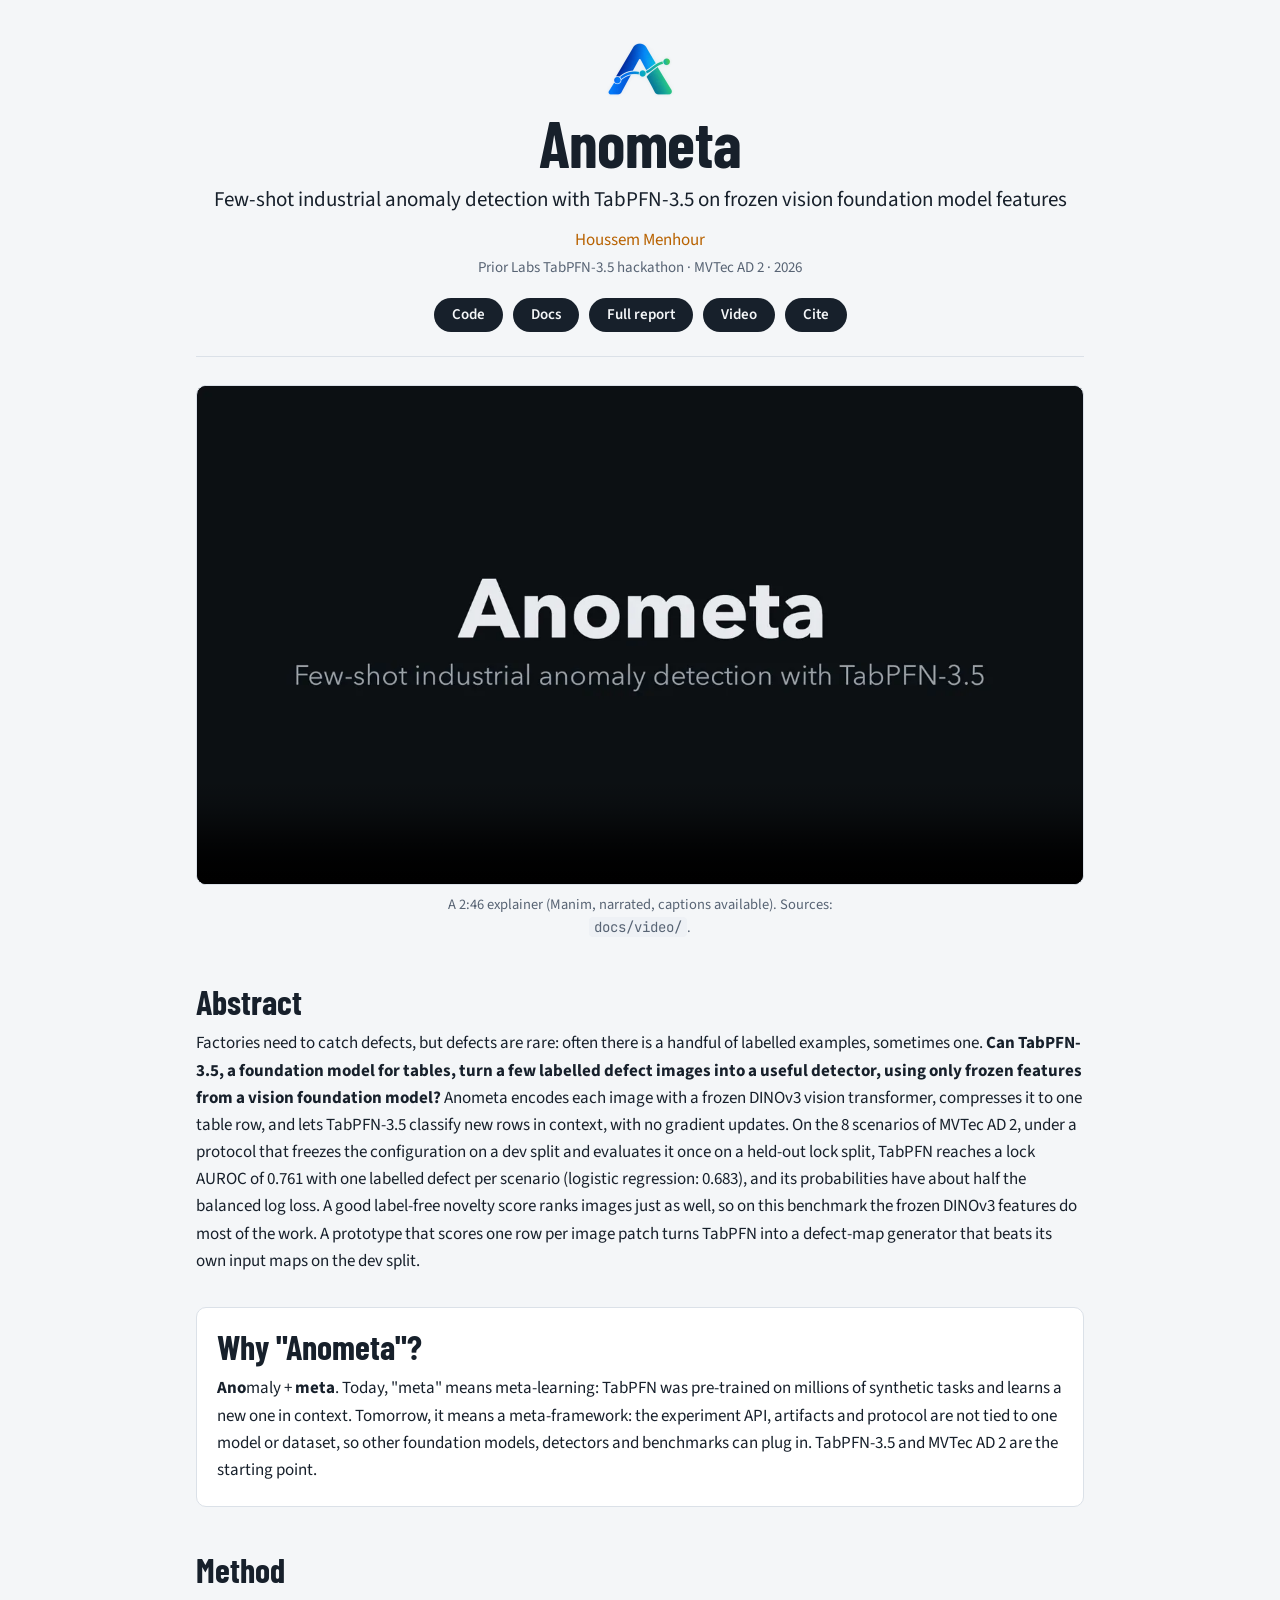
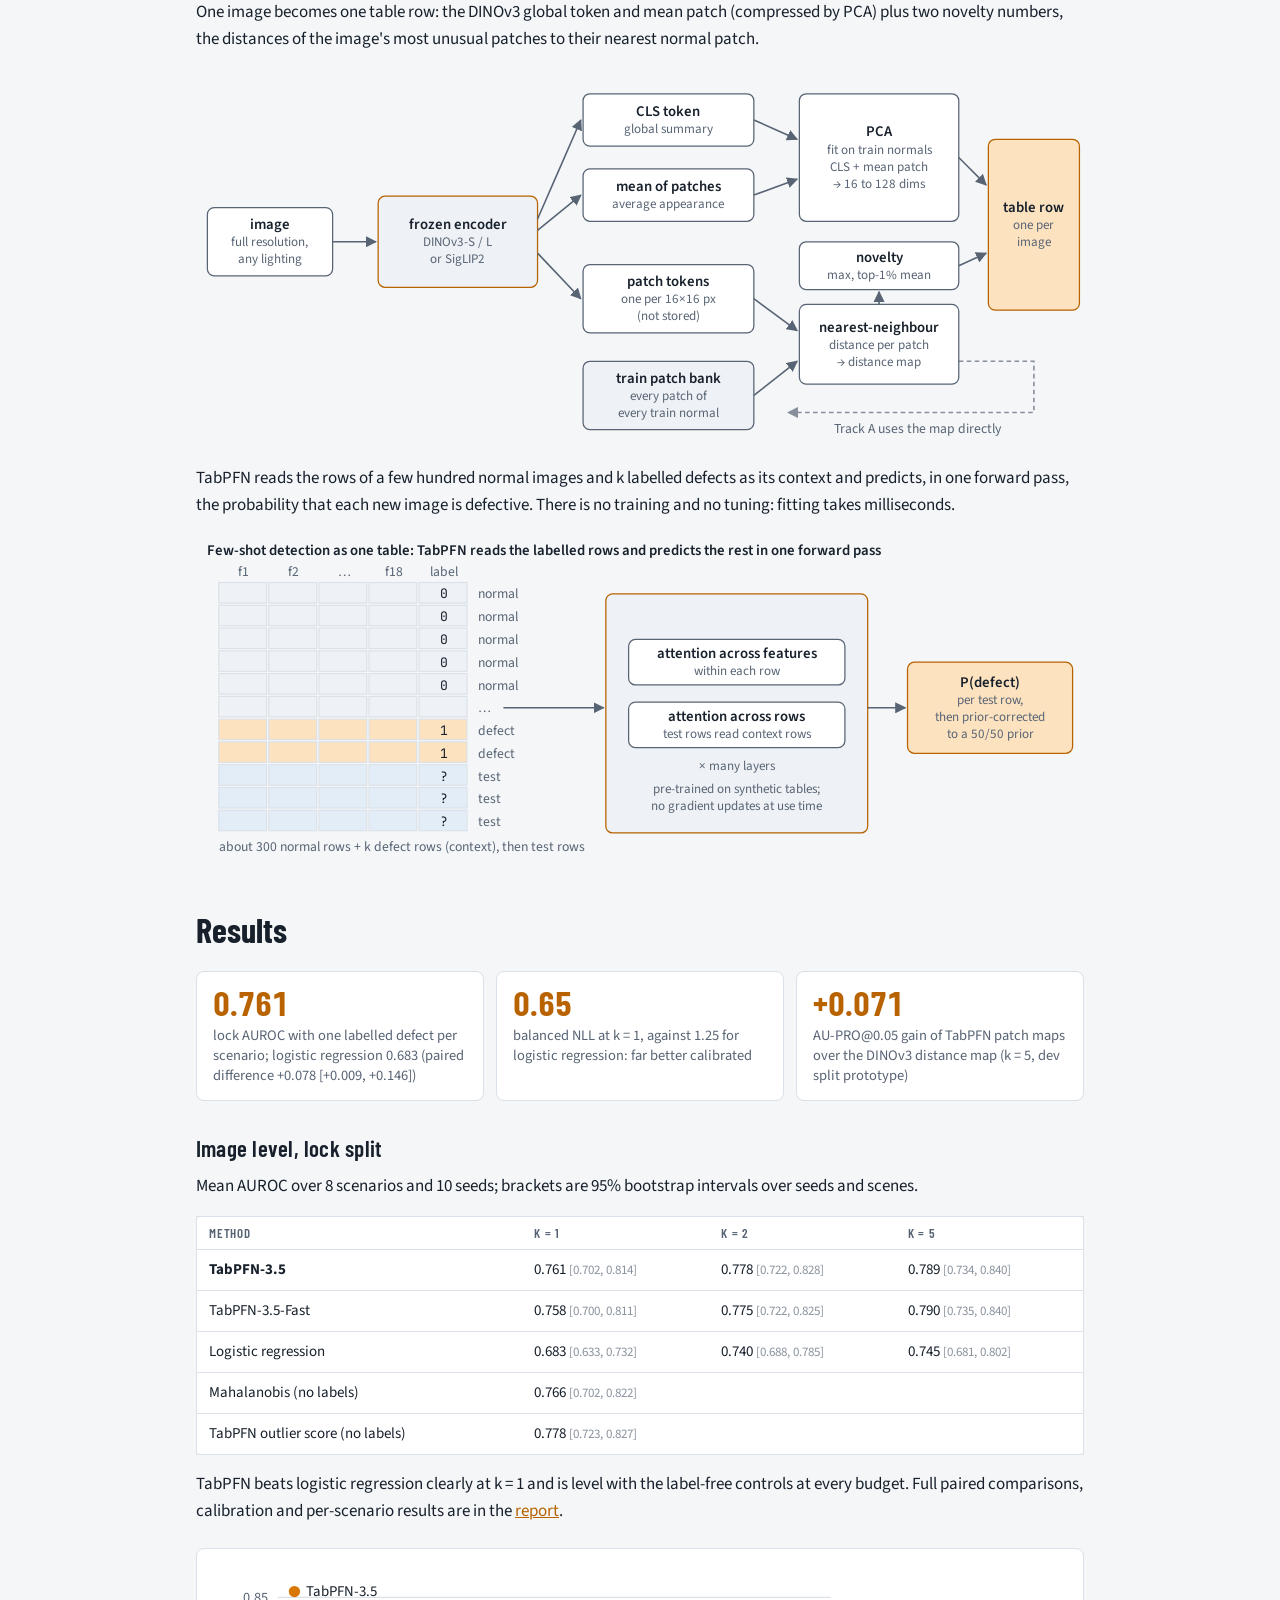
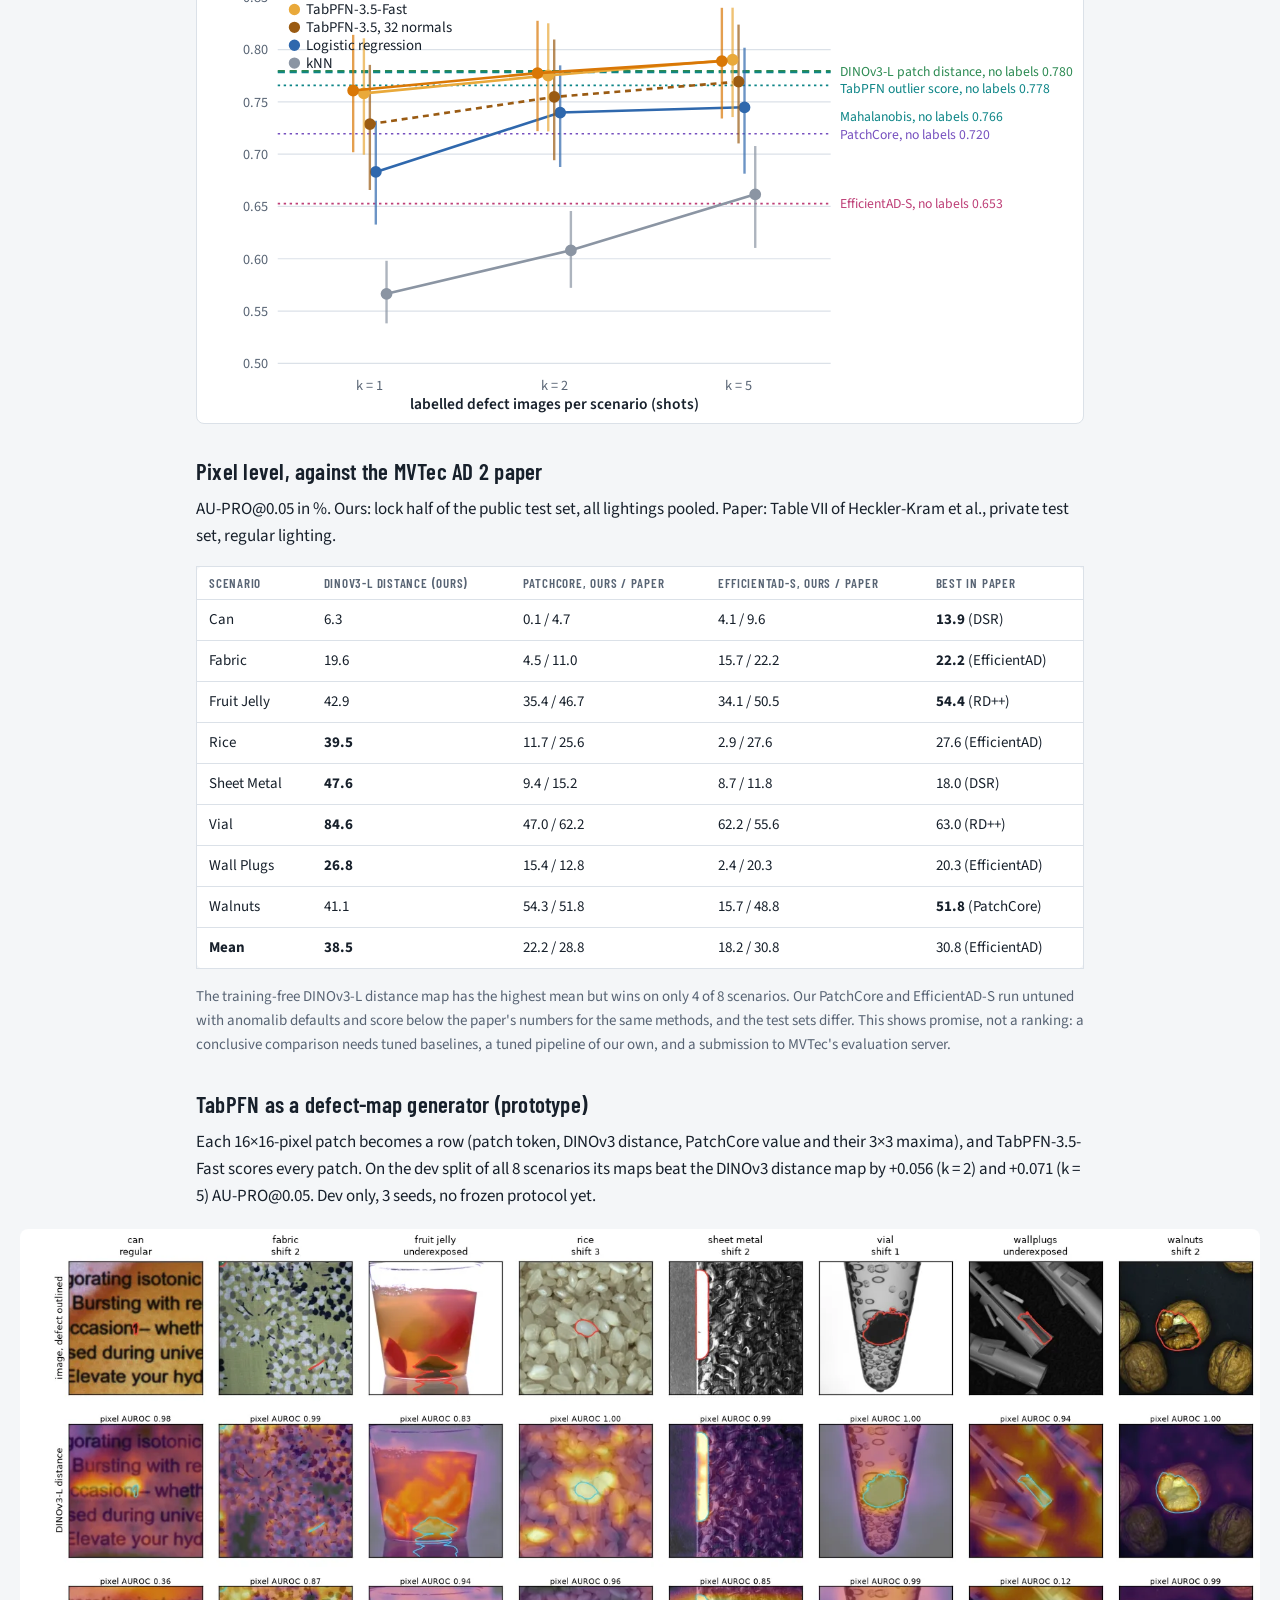
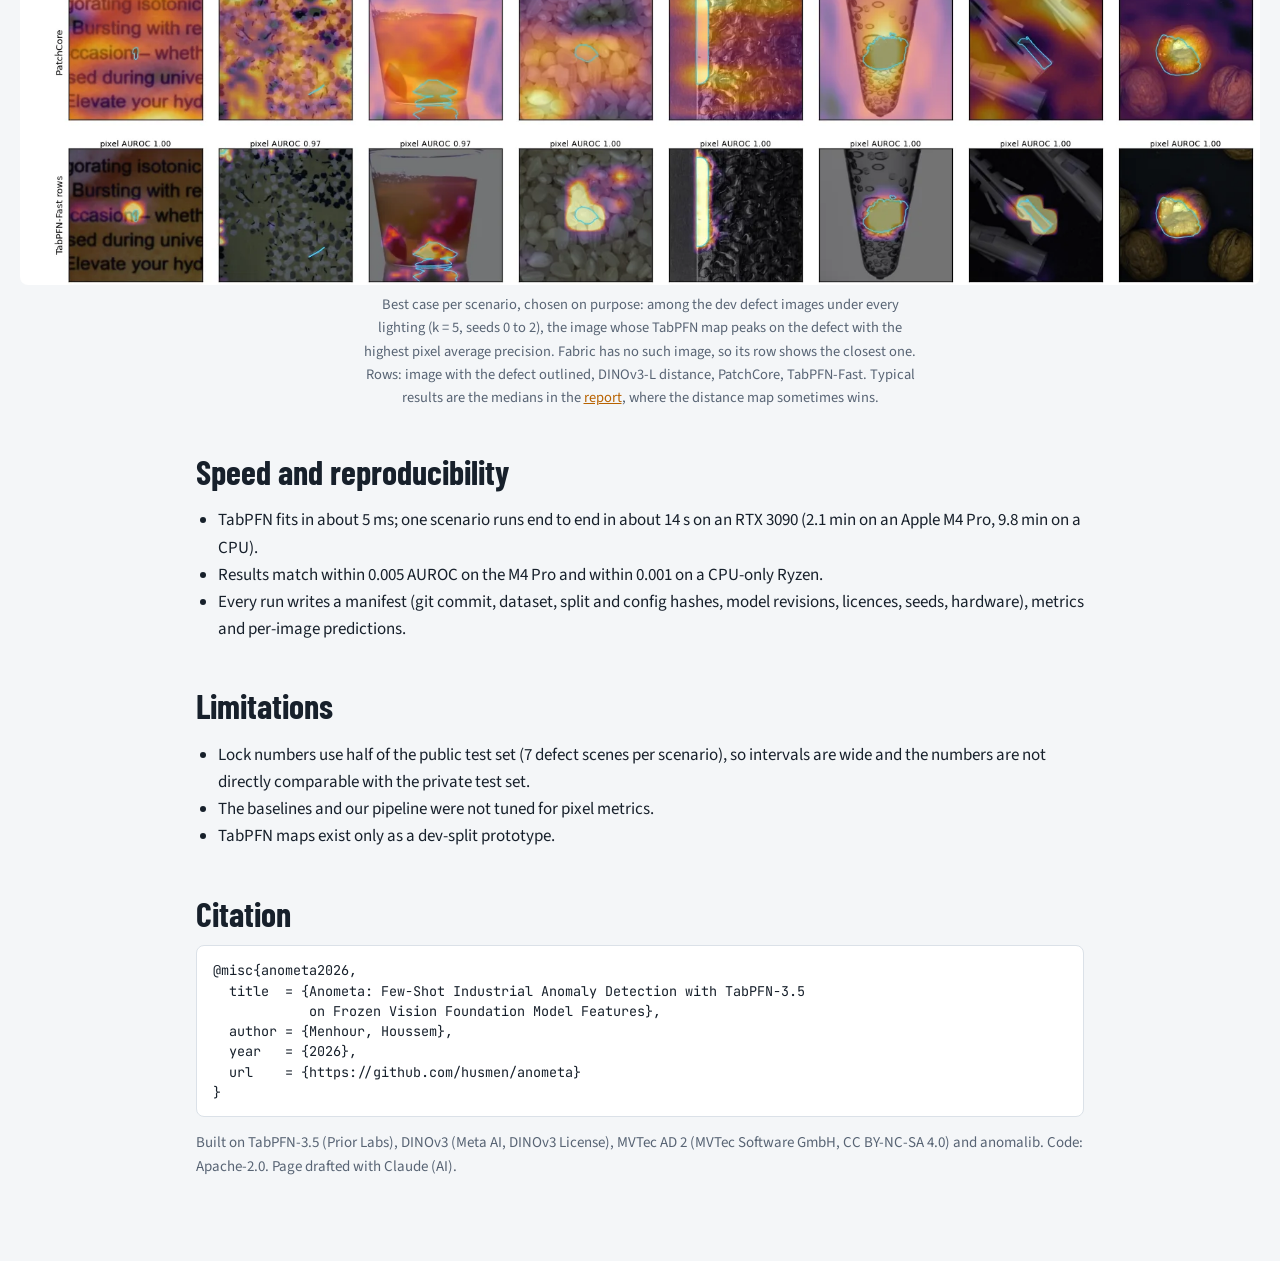
==== commit 879c8880: "docs: add the Sphinx documentation, roadmap and Track D spec" ====
--- a/docs/site/index.html
+++ b/docs/site/index.html
@@ -106,6 +106,7 @@
 .ex img { display: block; width: 100%; height: auto; border-radius: 6px }
 .s-ref { stroke: var(--c-ref); fill: var(--c-ref) } .ln.s-ref { fill: none }
 figure.plot.narrow-wide { max-width: 700px; margin-inline: auto }
+.cite { white-space: nowrap; font-size: .92em } .cite a { text-decoration: none } ol.refs li:target { background: var(--shot); border-radius: 4px }
 /* Landing page: one centred reading column on top of the report's theme tokens (report.css). */
 .lp { max-width: 920px; margin: 0 auto; padding: 32px 16px 72px }
 .lp-hero { text-align: center; padding-bottom: 24px; border-bottom: 1px solid var(--rule) }
@@ -130,6 +131,9 @@
 .lp-bib { background: var(--surface); border: 1px solid var(--rule); border-radius: 8px; padding: 14px 16px; overflow-x: auto; font: 13.5px/1.5 var(--mono) }
 .lp-hero p { margin-inline: auto; max-width: none }
 .lp-bib code { background: none; padding: 0; border: 0; font: inherit }
+/* The 8-scenario gallery runs wider than the text column; it scrolls sideways on phones. */
+.lp-wide { width: min(1240px, calc(100vw - 32px)); margin-left: 50%; transform: translateX(-50%) }
+.lp-scroll { overflow-x: auto } .lp-scroll img { min-width: 860px }
 </style>
 </head>
 <body>
@@ -196,7 +200,7 @@
 
 <h3>TabPFN as a defect-map generator (prototype)</h3>
 <p>Each 16×16-pixel patch becomes a row (patch token, DINOv3 distance, PatchCore value and their 3×3 maxima), and TabPFN-3.5-Fast scores every patch. On the dev split of all 8 scenarios its maps beat the DINOv3 distance map by +0.056 (k = 2) and +0.071 (k = 5) AU-PRO@0.05. Dev only, 3 seeds, no frozen protocol yet.</p>
-<figure class="lp-fig"><img src="[data-uri]" alt="Wall Plugs: image with the defect outlined, and the DINOv3 distance, PatchCore and TabPFN maps"><figcaption class="lp-caption">Wall Plugs, one dev image picked by a fixed rule. The report shows one example per scenario, including cases where the distance map wins.</figcaption></figure>
+<figure class="lp-fig lp-wide"><div class="lp-scroll"><img src="[data-uri]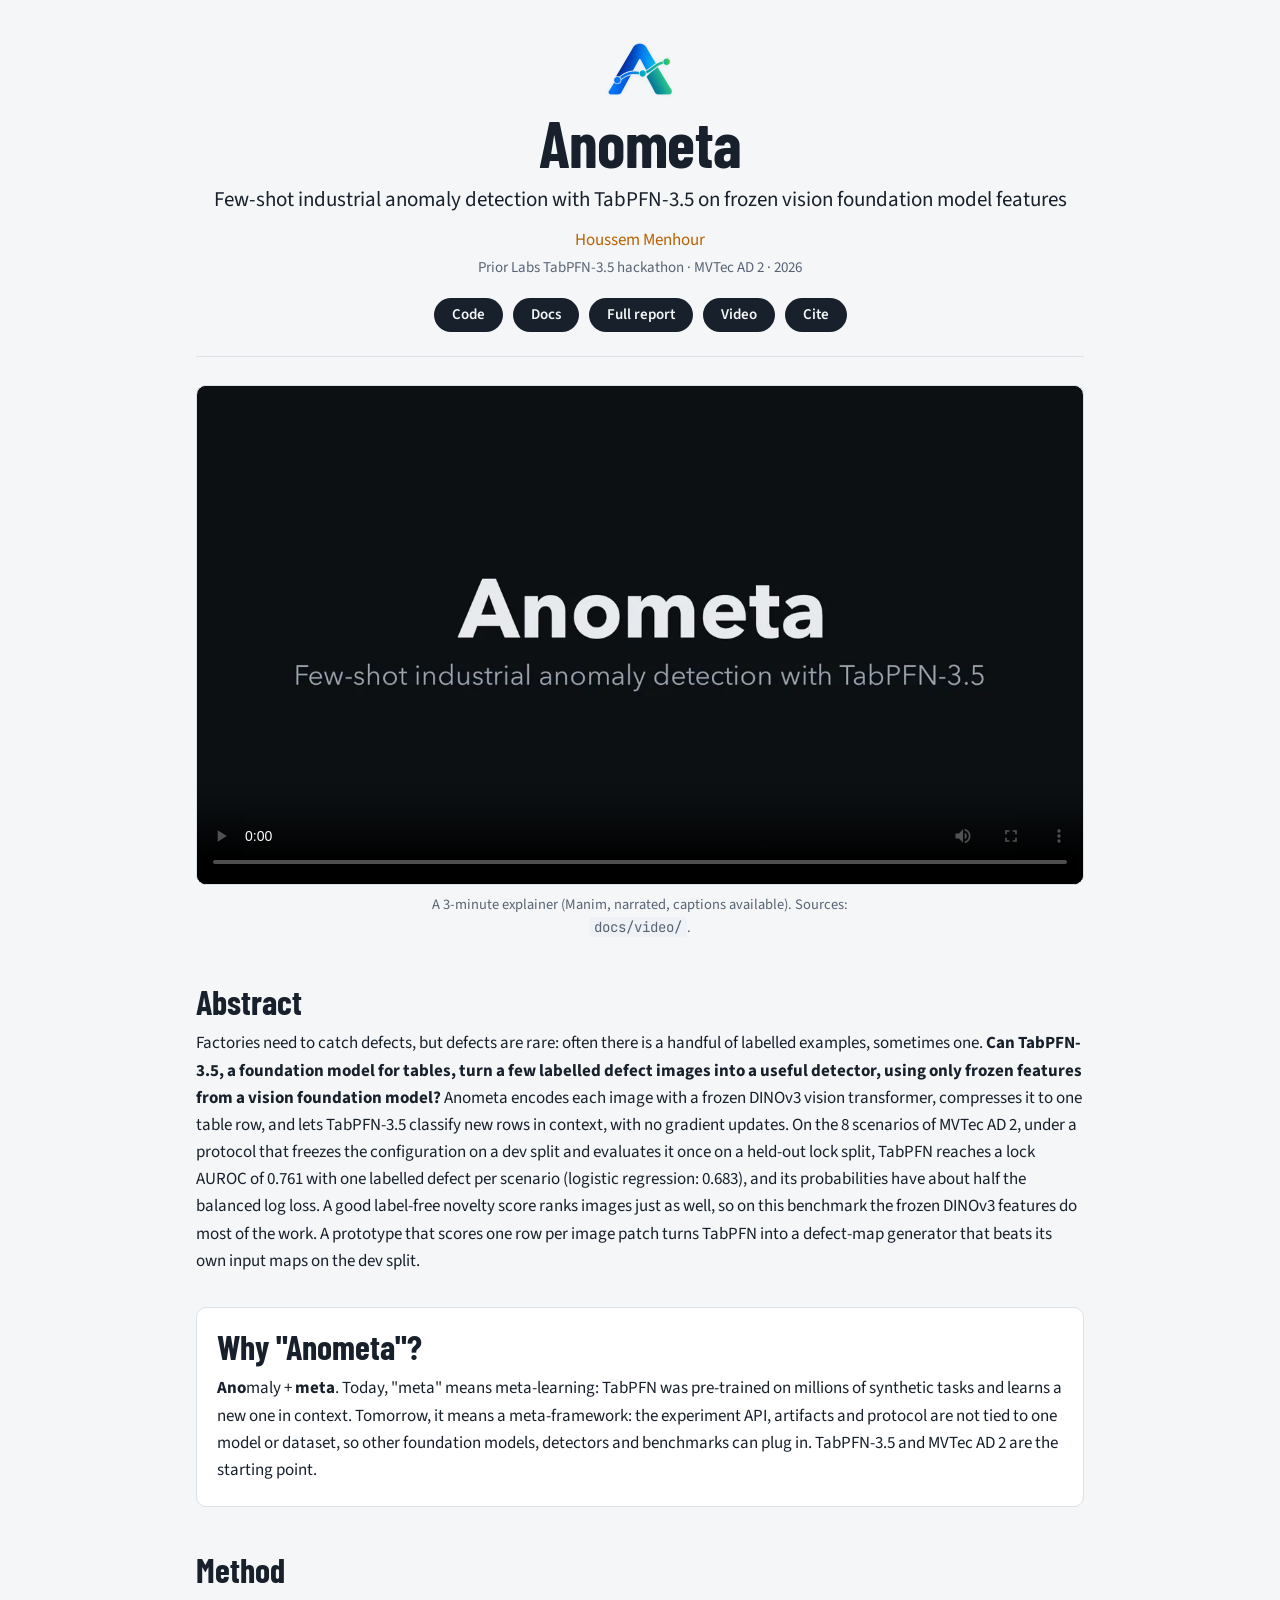
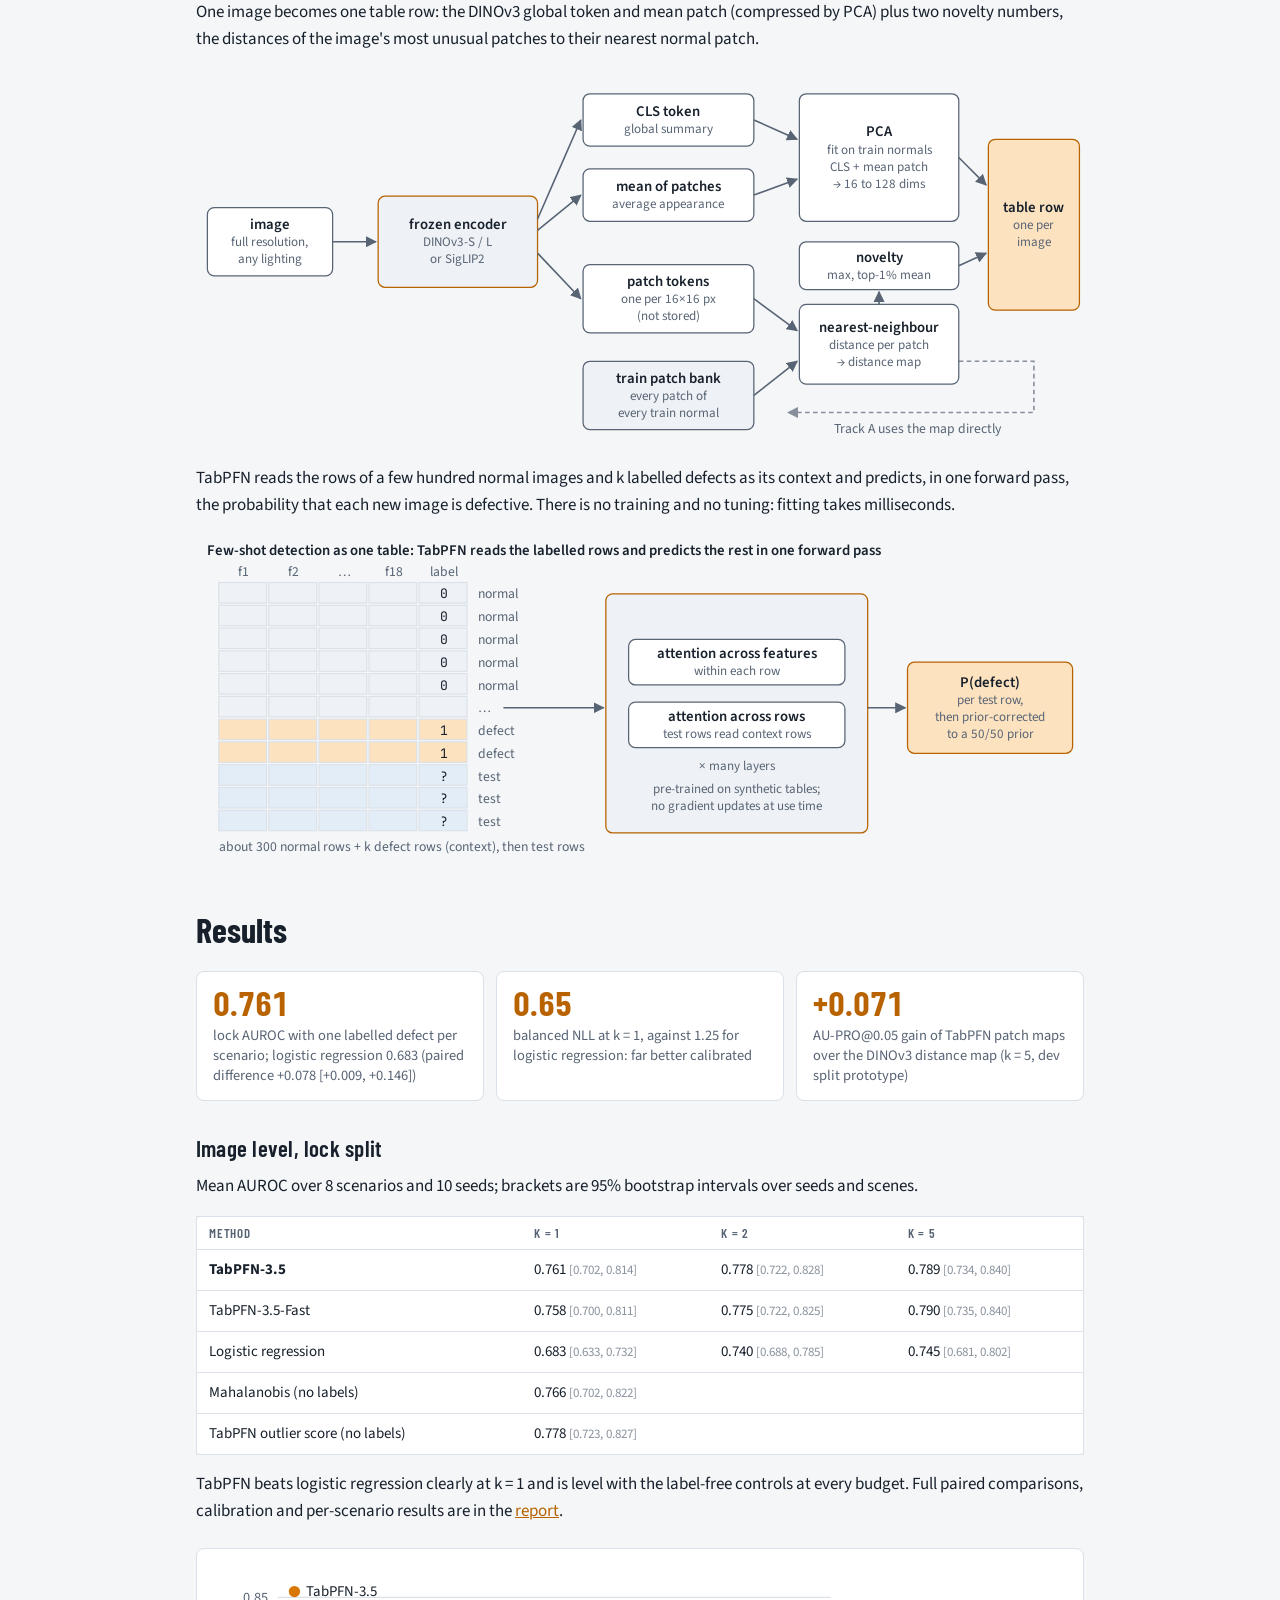
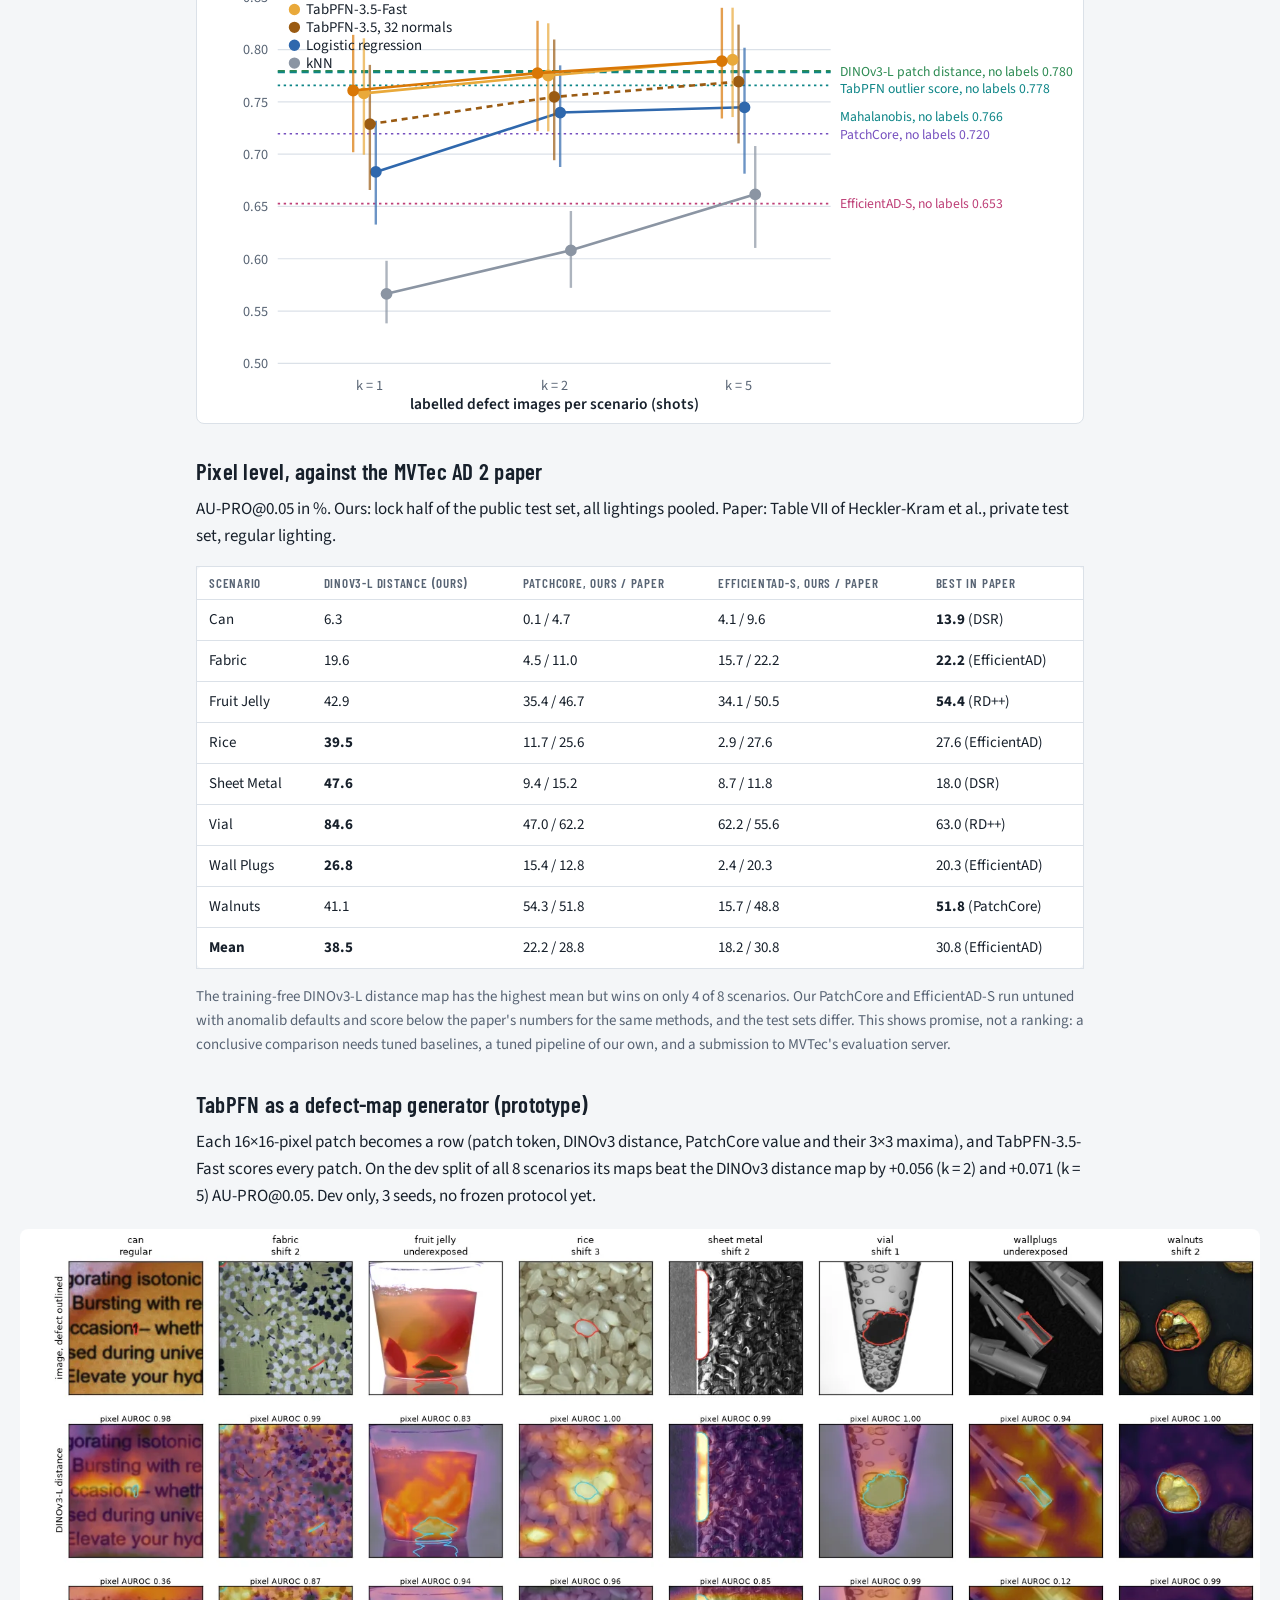
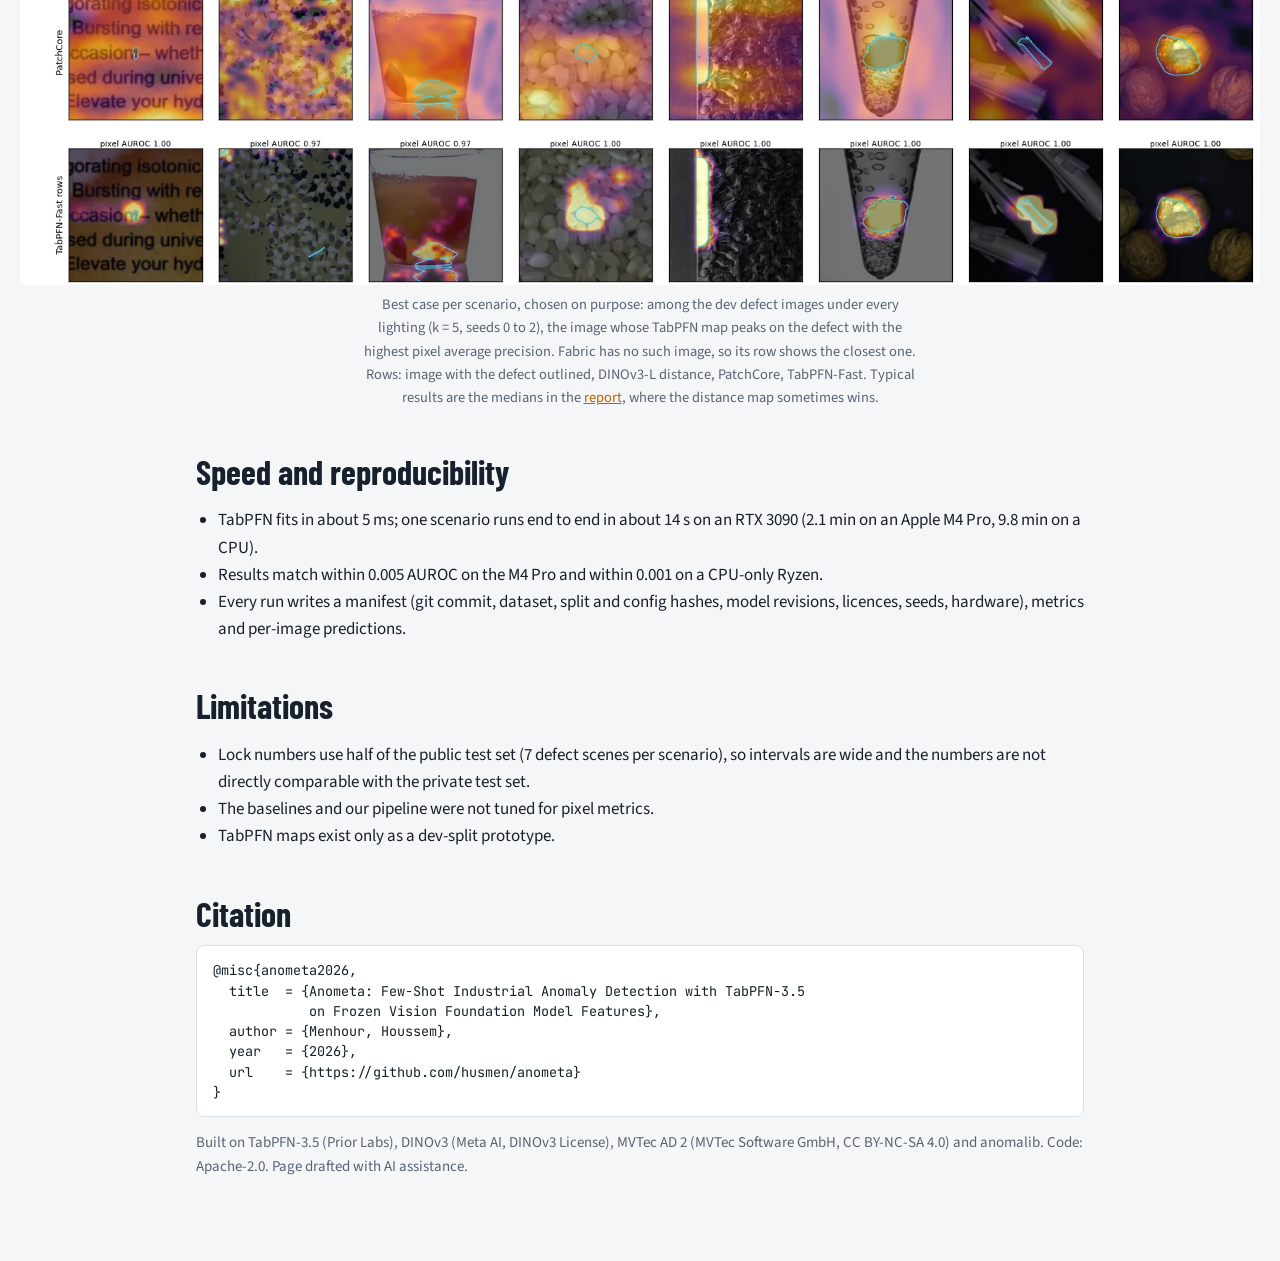
==== commit da3ead5e: "docs: map the rewritten history, finish the narration and declare the PatchCore study - Commit map w" ====
--- a/docs/site/index.html
+++ b/docs/site/index.html
@@ -159,7 +159,7 @@
 <track kind="captions" src="assets/anometa_explainer.vtt" srclang="en" label="English">
 <p>Your browser cannot play this video. <a href="https://github.com/husmen/anometa/releases">Download it from the releases page</a>.</p>
 </video>
-<p class="lp-caption">A 2:46 explainer (Manim, narrated, captions available). Sources: <code>docs/video/</code>.</p>
+<p class="lp-caption">A 3-minute explainer (Manim, narrated, captions available). Sources: <code>docs/video/</code>.</p>
 </section>
 
 <section class="lp-sec">
@@ -230,7 +230,7 @@
   year   = {2026},
   url    = {https://github.com/husmen/anometa}
 }</code></pre>
-<p class="lp-note">Built on TabPFN-3.5 (Prior Labs), DINOv3 (Meta AI, DINOv3 License), MVTec AD 2 (MVTec Software GmbH, CC BY-NC-SA 4.0) and anomalib. Code: Apache-2.0. Page drafted with Claude (AI).</p>
+<p class="lp-note">Built on TabPFN-3.5 (Prior Labs), DINOv3 (Meta AI, DINOv3 License), MVTec AD 2 (MVTec Software GmbH, CC BY-NC-SA 4.0) and anomalib. Code: Apache-2.0. Page drafted with AI assistance.</p>
 </section>
 </div>
 </body>
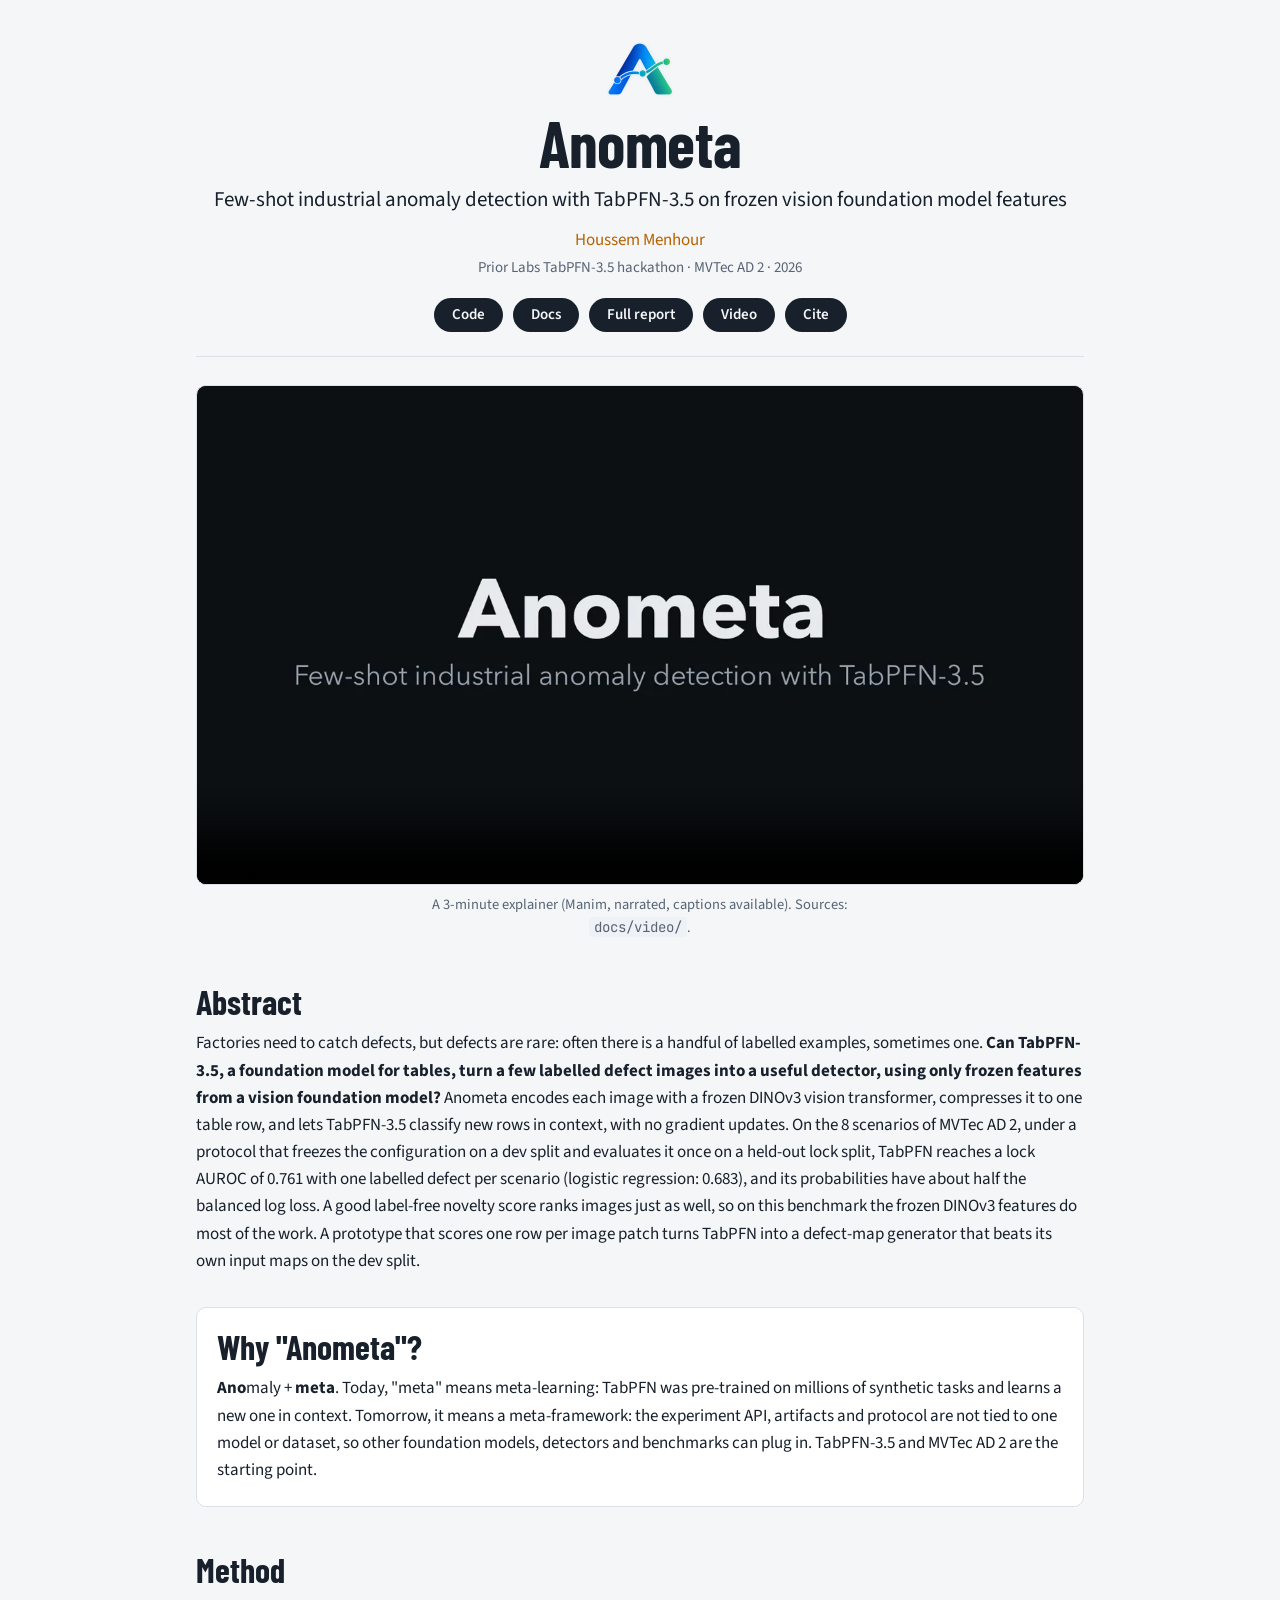
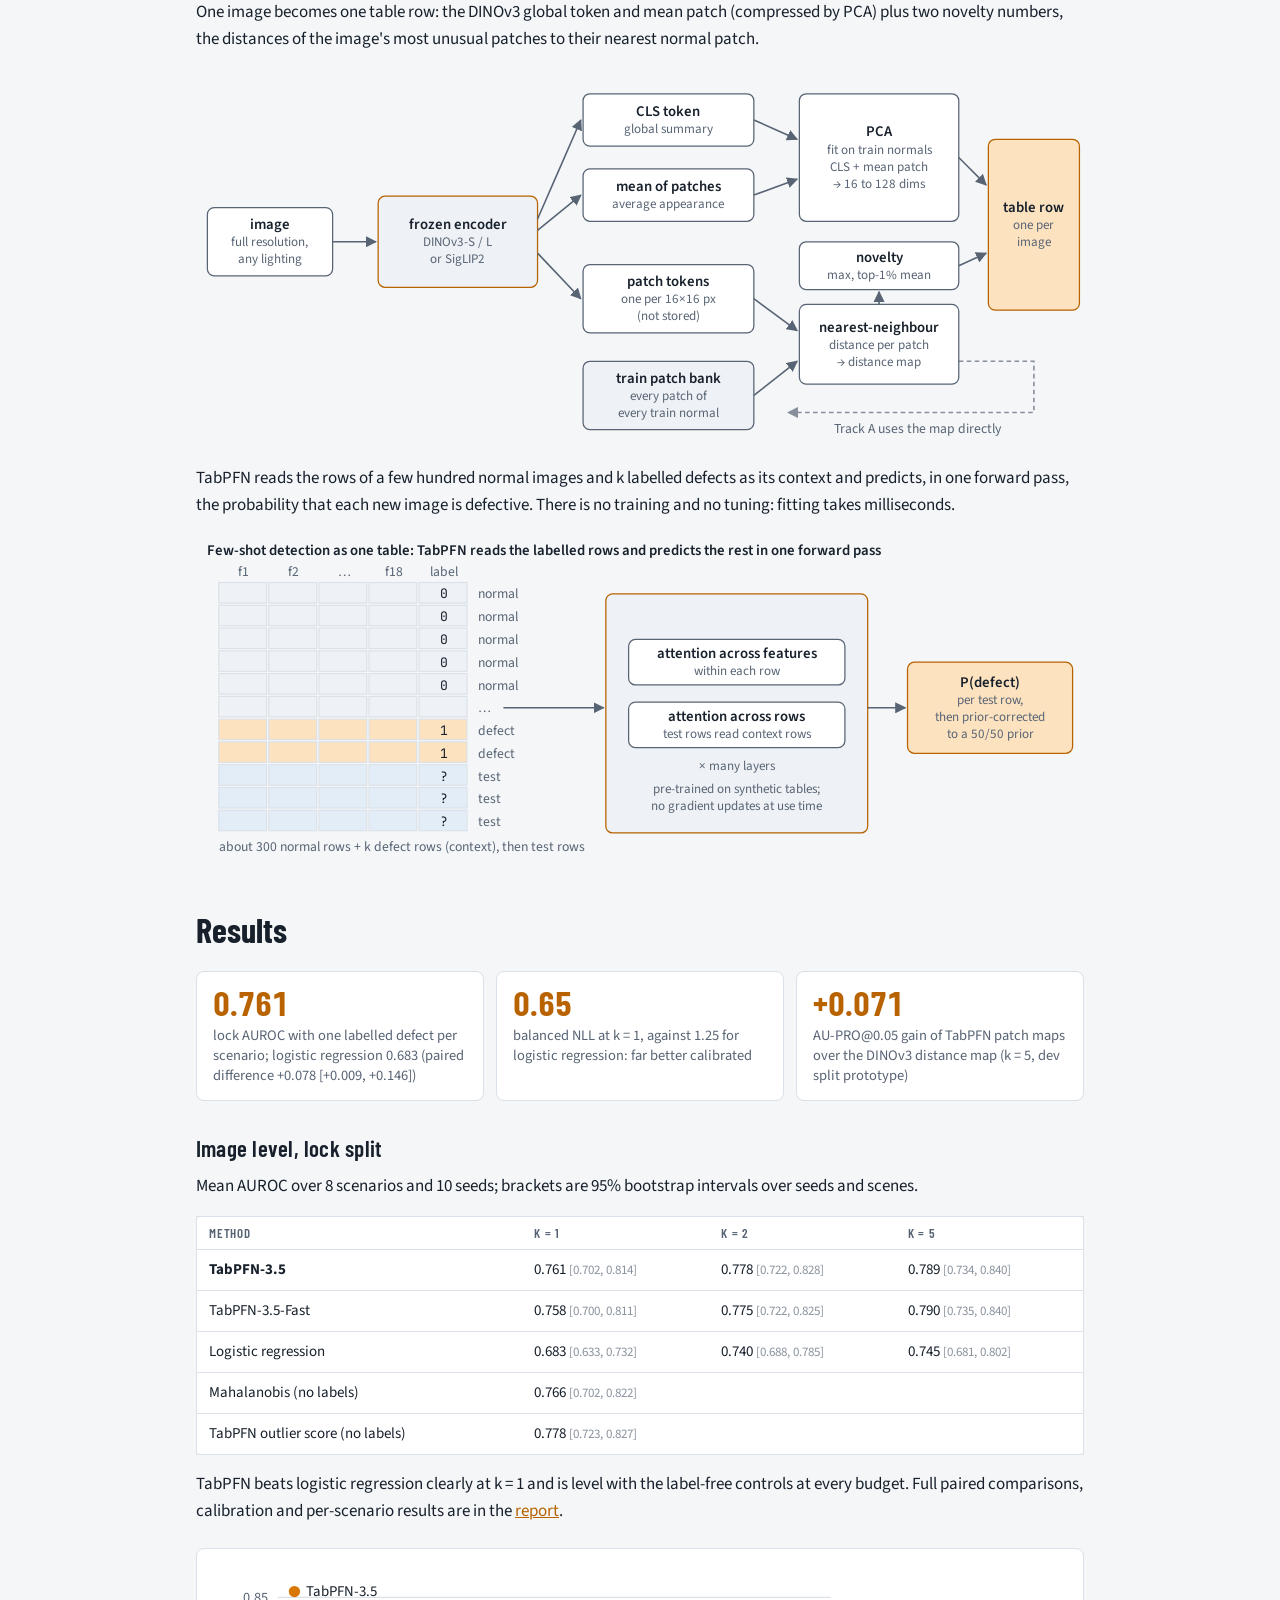
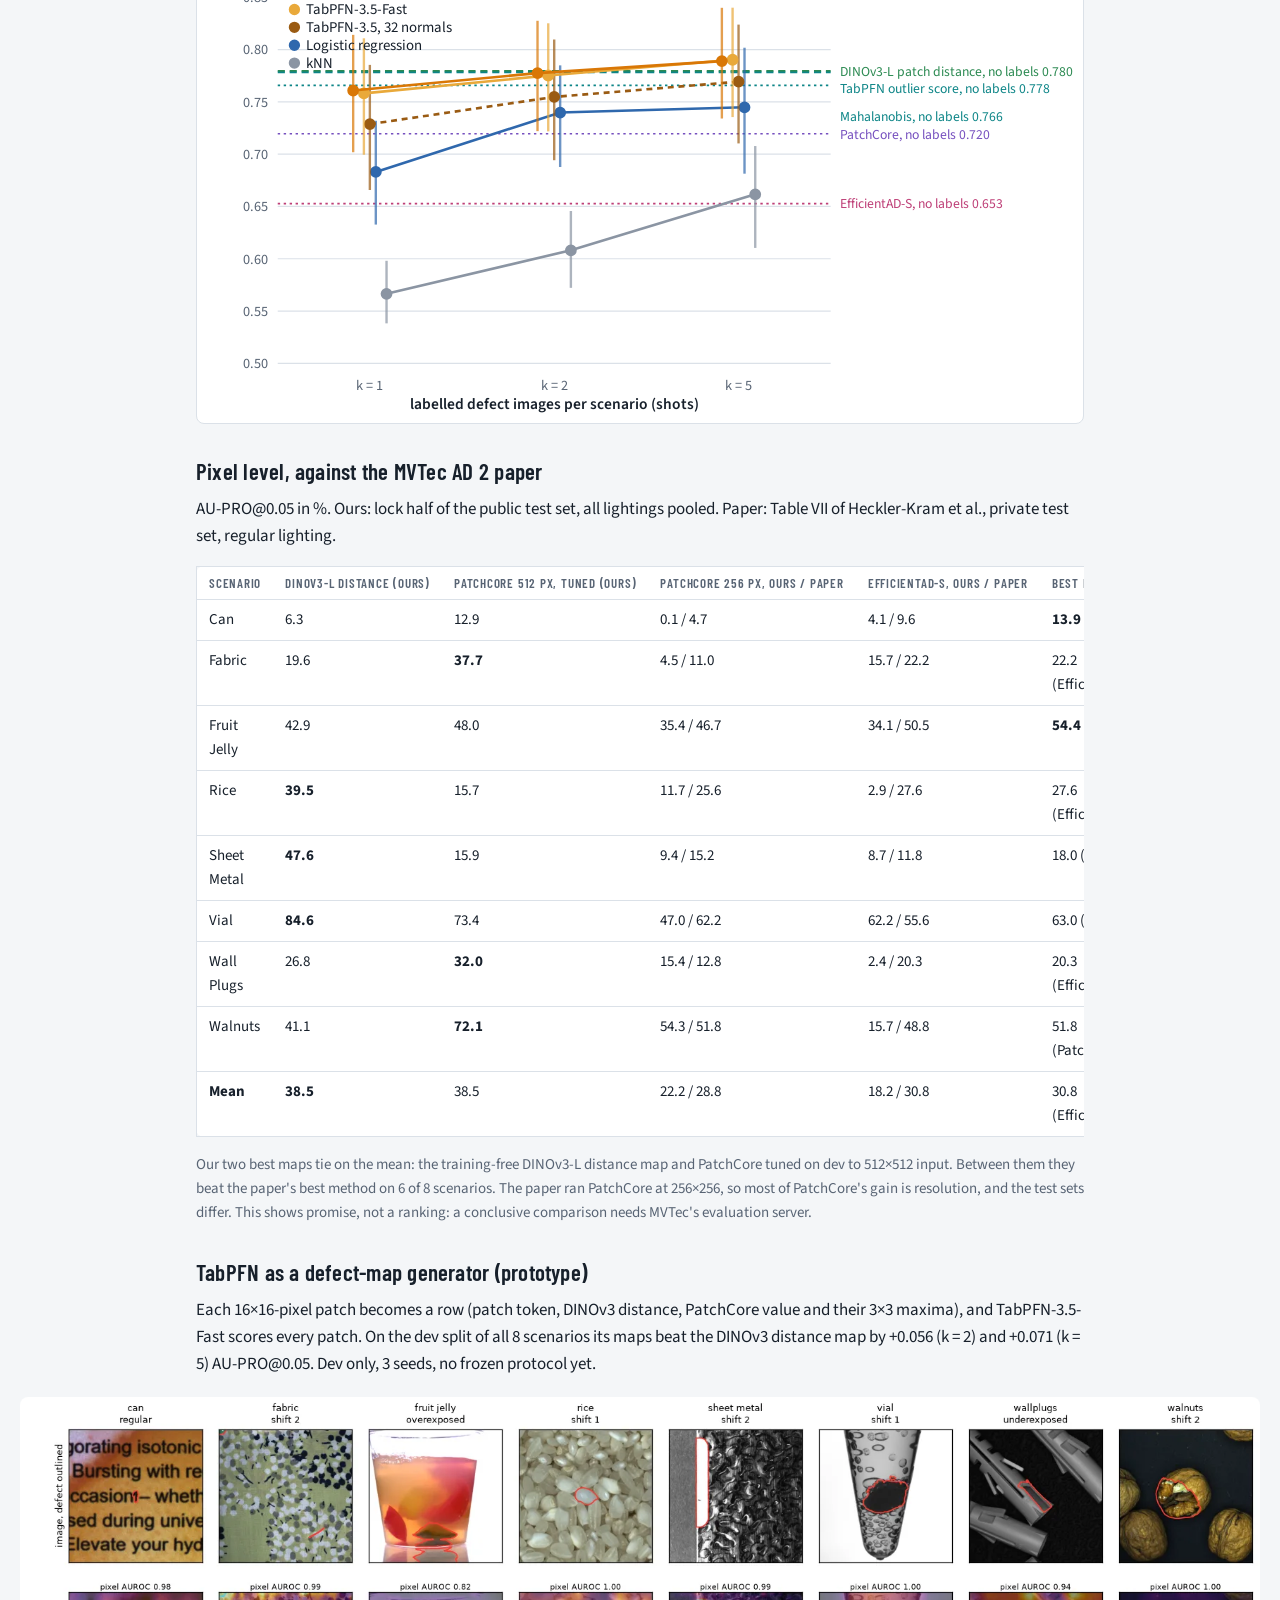
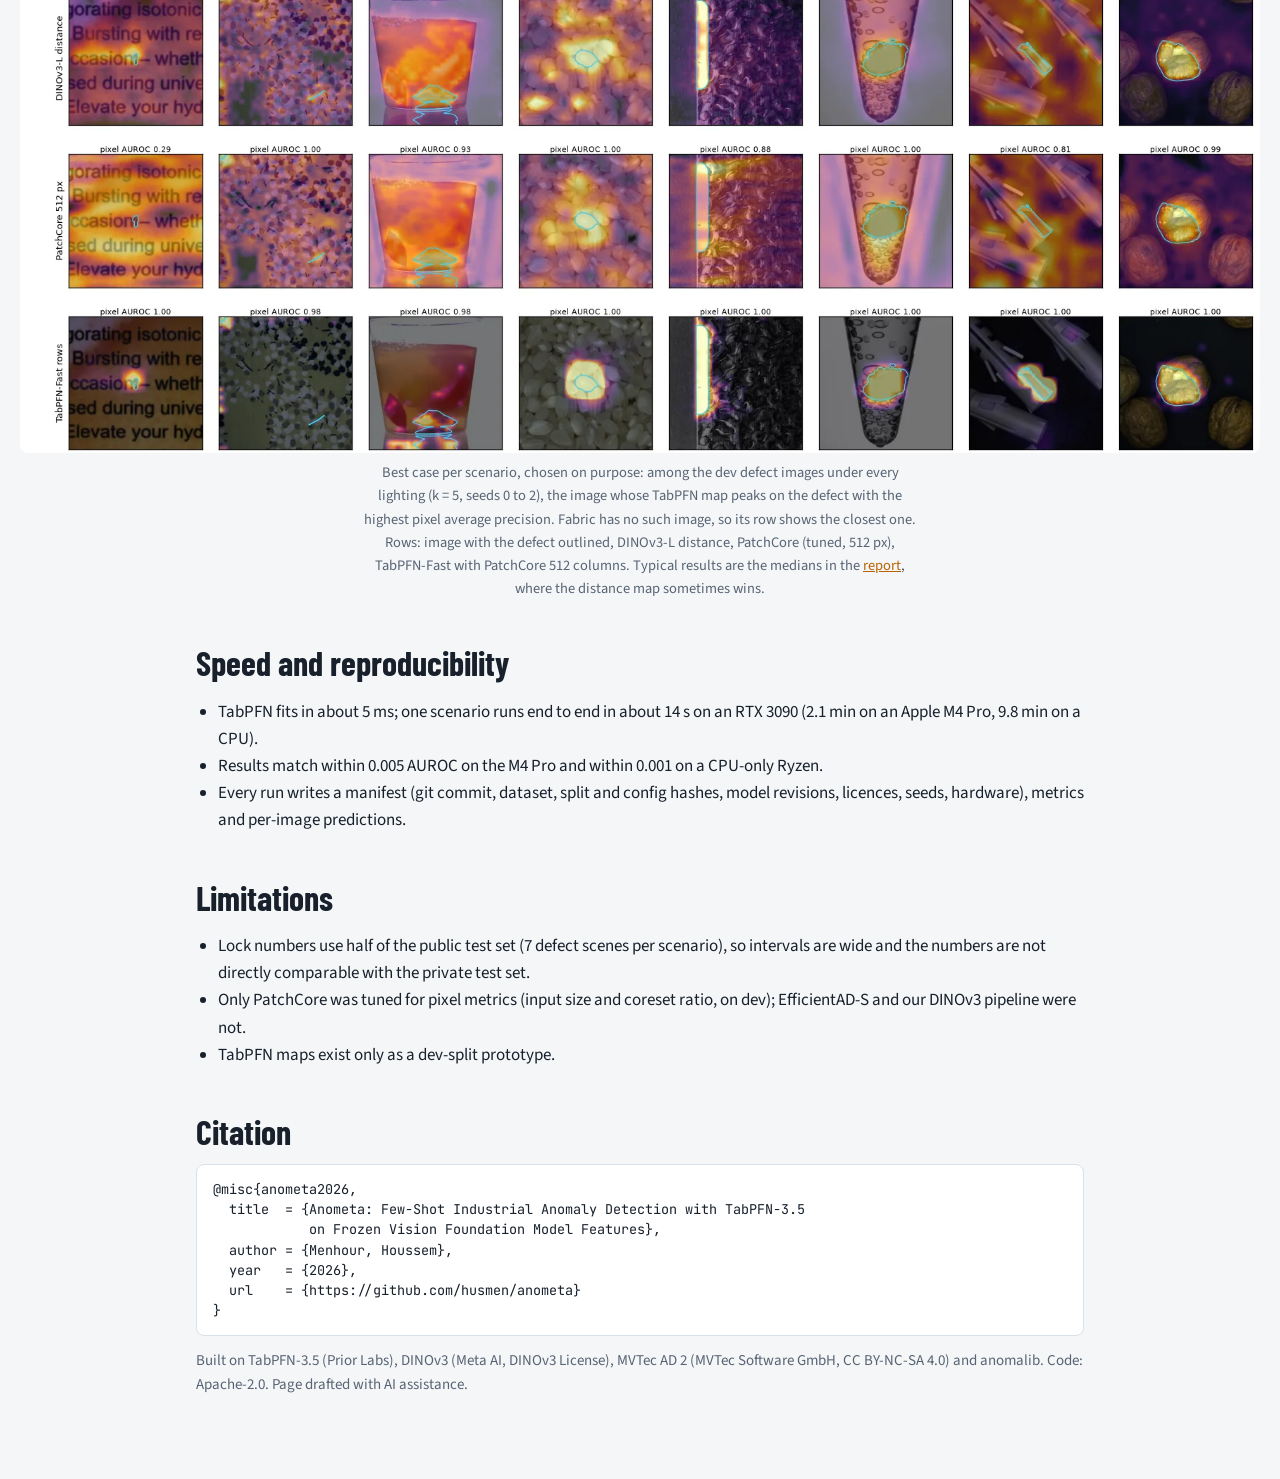
==== commit 78acfd31: "docs: report the tuned PatchCore and the finished lighting runs - Tuned PatchCore (512x512) on dev a" ====
--- a/docs/site/index.html
+++ b/docs/site/index.html
@@ -195,12 +195,12 @@
 
 <h3>Pixel level, against the MVTec AD 2 paper</h3>
 <p>AU-PRO@0.05 in %. Ours: lock half of the public test set, all lightings pooled. Paper: Table VII of Heckler-Kram et al., private test set, regular lighting.</p>
-<div class="tw"><table class=""><thead><tr><th>scenario</th><th>DINOv3-L distance (ours)</th><th>PatchCore, ours / paper</th><th>EfficientAD-S, ours / paper</th><th>best in paper</th></tr></thead><tbody><tr><td>Can</td><td>6.3</td><td>0.1 / 4.7</td><td>4.1 / 9.6</td><td><b>13.9</b> (DSR)</td></tr><tr><td>Fabric</td><td>19.6</td><td>4.5 / 11.0</td><td>15.7 / 22.2</td><td><b>22.2</b> (EfficientAD)</td></tr><tr><td>Fruit Jelly</td><td>42.9</td><td>35.4 / 46.7</td><td>34.1 / 50.5</td><td><b>54.4</b> (RD++)</td></tr><tr><td>Rice</td><td><b>39.5</b></td><td>11.7 / 25.6</td><td>2.9 / 27.6</td><td>27.6 (EfficientAD)</td></tr><tr><td>Sheet Metal</td><td><b>47.6</b></td><td>9.4 / 15.2</td><td>8.7 / 11.8</td><td>18.0 (DSR)</td></tr><tr><td>Vial</td><td><b>84.6</b></td><td>47.0 / 62.2</td><td>62.2 / 55.6</td><td>63.0 (RD++)</td></tr><tr><td>Wall Plugs</td><td><b>26.8</b></td><td>15.4 / 12.8</td><td>2.4 / 20.3</td><td>20.3 (EfficientAD)</td></tr><tr><td>Walnuts</td><td>41.1</td><td>54.3 / 51.8</td><td>15.7 / 48.8</td><td><b>51.8</b> (PatchCore)</td></tr><tr><td><b>Mean</b></td><td><b>38.5</b></td><td>22.2 / 28.8</td><td>18.2 / 30.8</td><td>30.8 (EfficientAD)</td></tr></tbody></table></div>
-<p class="lp-note">The training-free DINOv3-L distance map has the highest mean but wins on only 4 of 8 scenarios. Our PatchCore and EfficientAD-S run untuned with anomalib defaults and score below the paper's numbers for the same methods, and the test sets differ. This shows promise, not a ranking: a conclusive comparison needs tuned baselines, a tuned pipeline of our own, and a submission to MVTec's evaluation server.</p>
+<div class="tw"><table class=""><thead><tr><th>scenario</th><th>DINOv3-L distance (ours)</th><th>PatchCore 512 px, tuned (ours)</th><th>PatchCore 256 px, ours / paper</th><th>EfficientAD-S, ours / paper</th><th>best in paper</th></tr></thead><tbody><tr><td>Can</td><td>6.3</td><td>12.9</td><td>0.1 / 4.7</td><td>4.1 / 9.6</td><td><b>13.9</b> (DSR)</td></tr><tr><td>Fabric</td><td>19.6</td><td><b>37.7</b></td><td>4.5 / 11.0</td><td>15.7 / 22.2</td><td>22.2 (EfficientAD)</td></tr><tr><td>Fruit Jelly</td><td>42.9</td><td>48.0</td><td>35.4 / 46.7</td><td>34.1 / 50.5</td><td><b>54.4</b> (RD++)</td></tr><tr><td>Rice</td><td><b>39.5</b></td><td>15.7</td><td>11.7 / 25.6</td><td>2.9 / 27.6</td><td>27.6 (EfficientAD)</td></tr><tr><td>Sheet Metal</td><td><b>47.6</b></td><td>15.9</td><td>9.4 / 15.2</td><td>8.7 / 11.8</td><td>18.0 (DSR)</td></tr><tr><td>Vial</td><td><b>84.6</b></td><td>73.4</td><td>47.0 / 62.2</td><td>62.2 / 55.6</td><td>63.0 (RD++)</td></tr><tr><td>Wall Plugs</td><td>26.8</td><td><b>32.0</b></td><td>15.4 / 12.8</td><td>2.4 / 20.3</td><td>20.3 (EfficientAD)</td></tr><tr><td>Walnuts</td><td>41.1</td><td><b>72.1</b></td><td>54.3 / 51.8</td><td>15.7 / 48.8</td><td>51.8 (PatchCore)</td></tr><tr><td><b>Mean</b></td><td><b>38.5</b></td><td>38.5</td><td>22.2 / 28.8</td><td>18.2 / 30.8</td><td>30.8 (EfficientAD)</td></tr></tbody></table></div>
+<p class="lp-note">Our two best maps tie on the mean: the training-free DINOv3-L distance map and PatchCore tuned on dev to 512×512 input. Between them they beat the paper's best method on 6 of 8 scenarios. The paper ran PatchCore at 256×256, so most of PatchCore's gain is resolution, and the test sets differ. This shows promise, not a ranking: a conclusive comparison needs MVTec's evaluation server.</p>
 
 <h3>TabPFN as a defect-map generator (prototype)</h3>
 <p>Each 16×16-pixel patch becomes a row (patch token, DINOv3 distance, PatchCore value and their 3×3 maxima), and TabPFN-3.5-Fast scores every patch. On the dev split of all 8 scenarios its maps beat the DINOv3 distance map by +0.056 (k = 2) and +0.071 (k = 5) AU-PRO@0.05. Dev only, 3 seeds, no frozen protocol yet.</p>
-<figure class="lp-fig lp-wide"><div class="lp-scroll"><img src="[data-uri]" alt="One defect image per scenario, with the DINOv3-L distance, PatchCore and TabPFN-Fast maps below it"></div><figcaption class="lp-caption">Best case per scenario, chosen on purpose: among the dev defect images under every lighting (k = 5, seeds 0 to 2), the image whose TabPFN map peaks on the defect with the highest pixel average precision. Fabric has no such image, so its row shows the closest one. Rows: image with the defect outlined, DINOv3-L distance, PatchCore, TabPFN-Fast. Typical results are the medians in the <a href="report/">report</a>, where the distance map sometimes wins.</figcaption></figure>
+<figure class="lp-fig lp-wide"><div class="lp-scroll"><img src="[data-uri]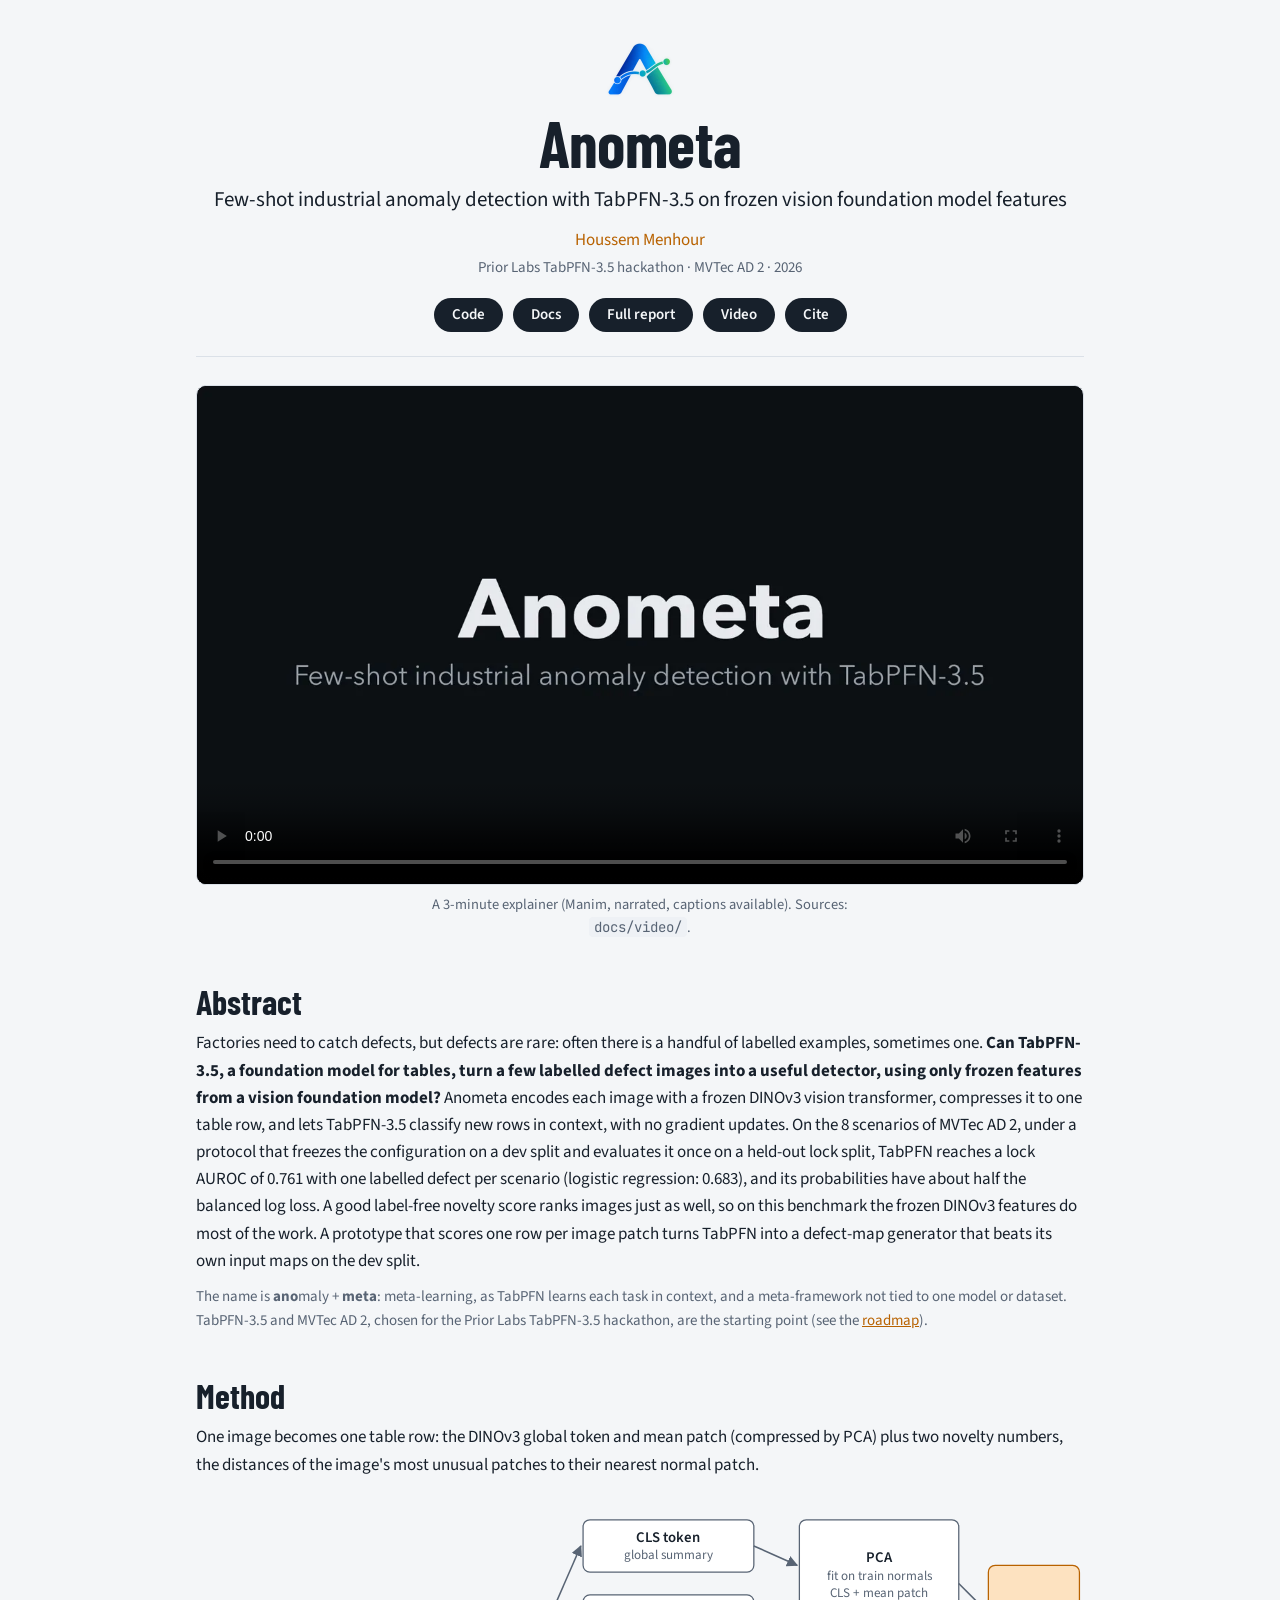
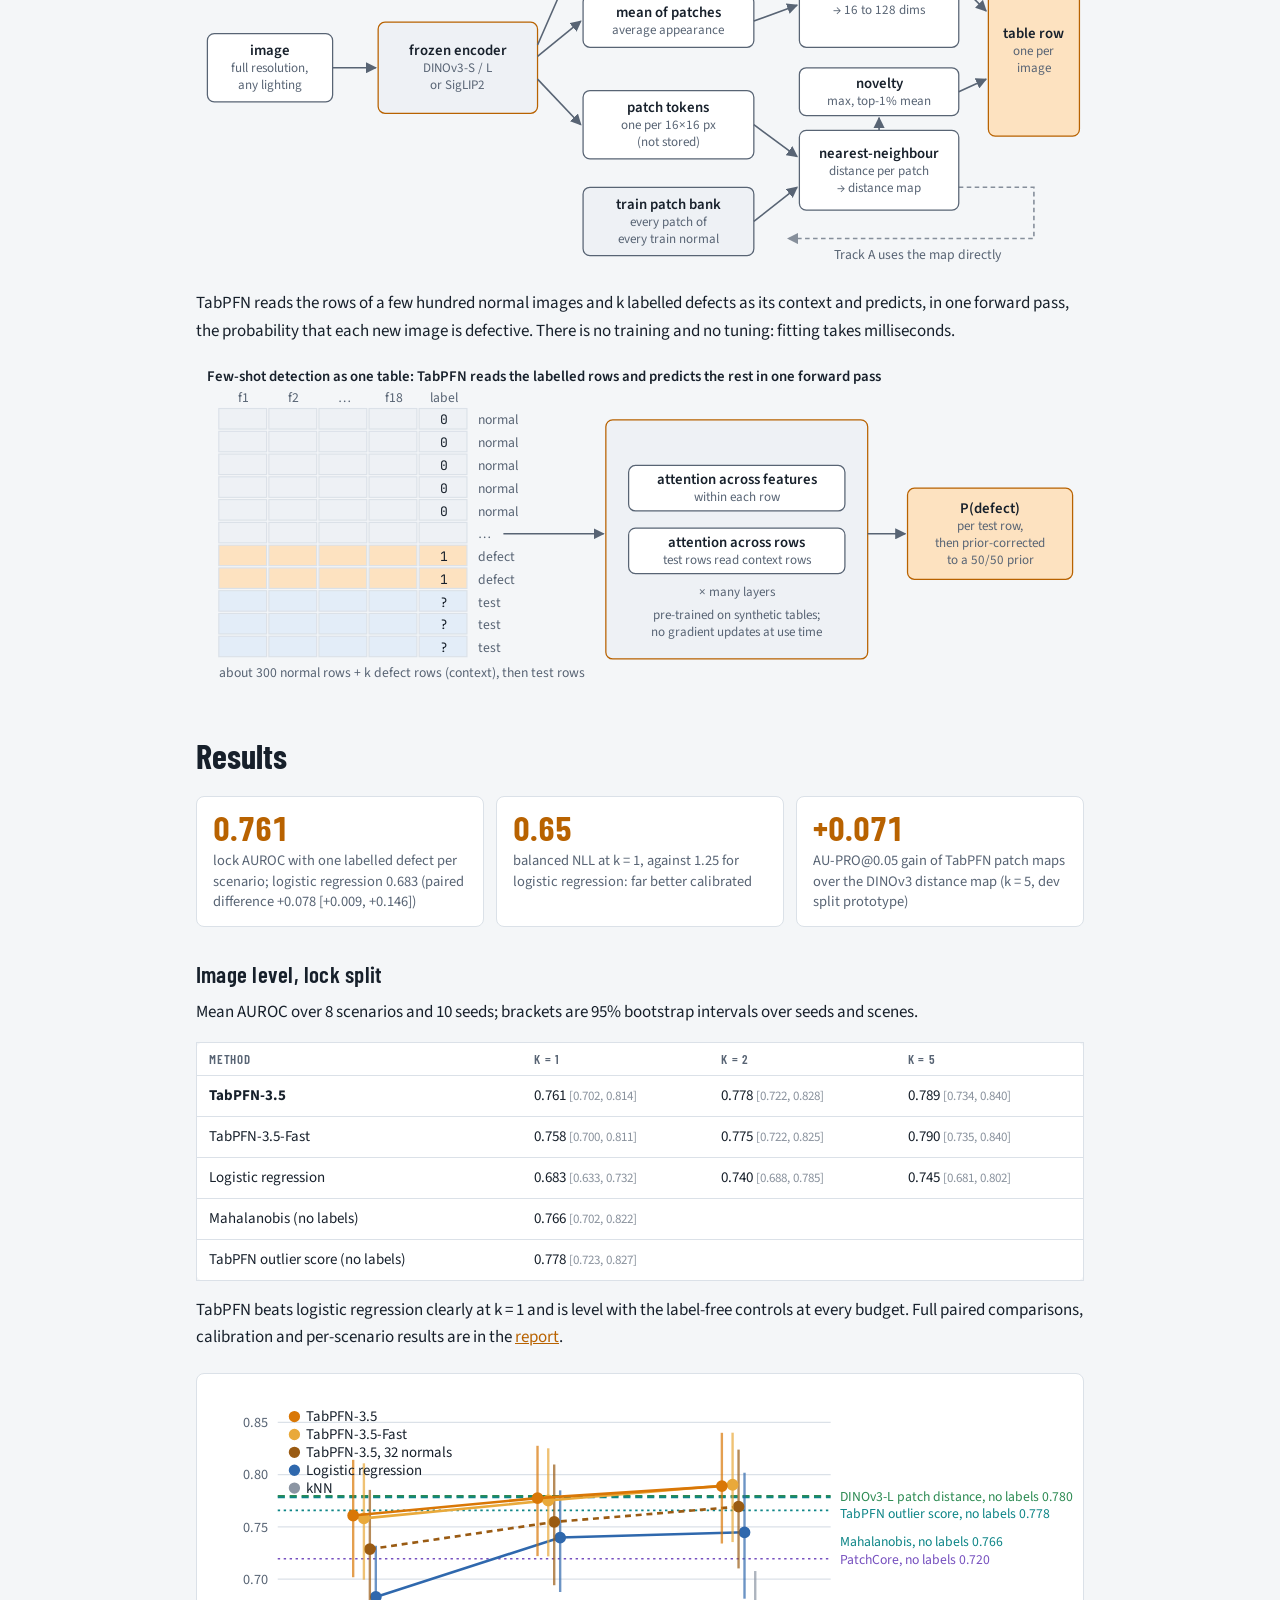
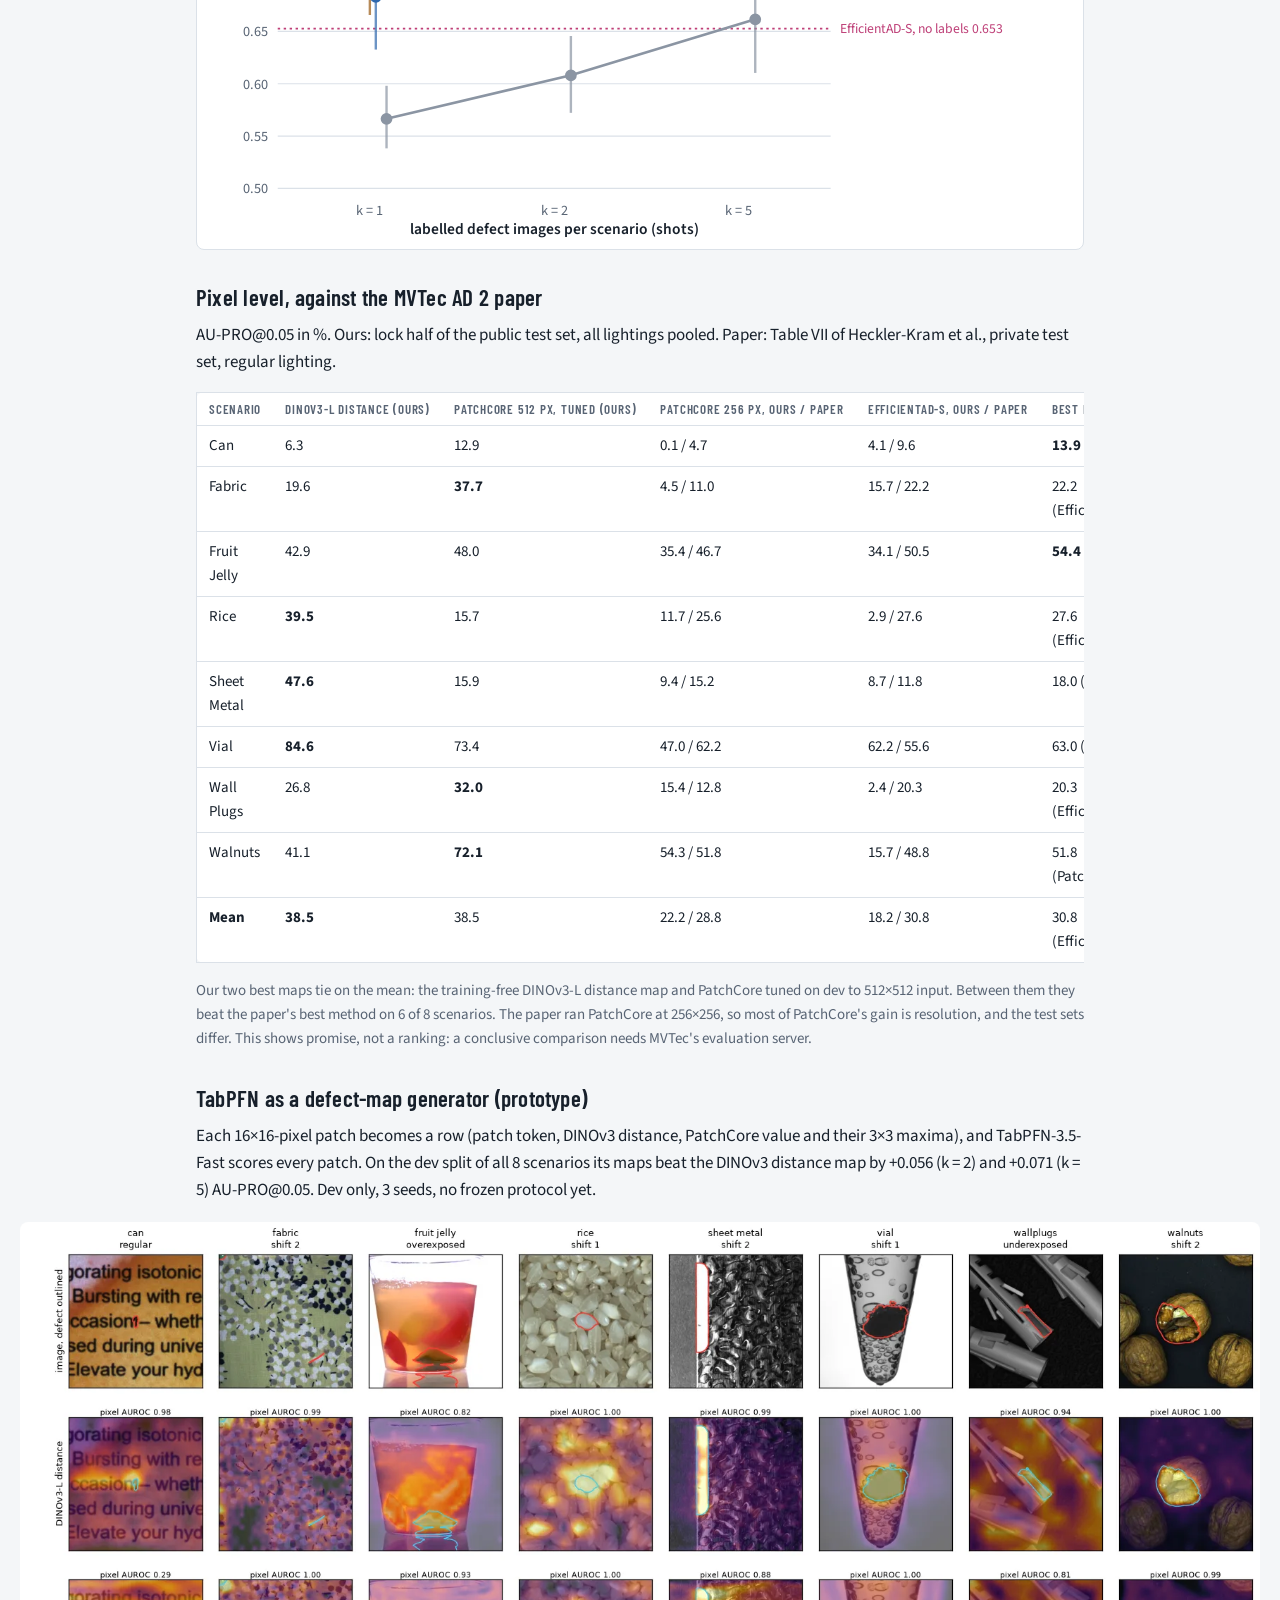
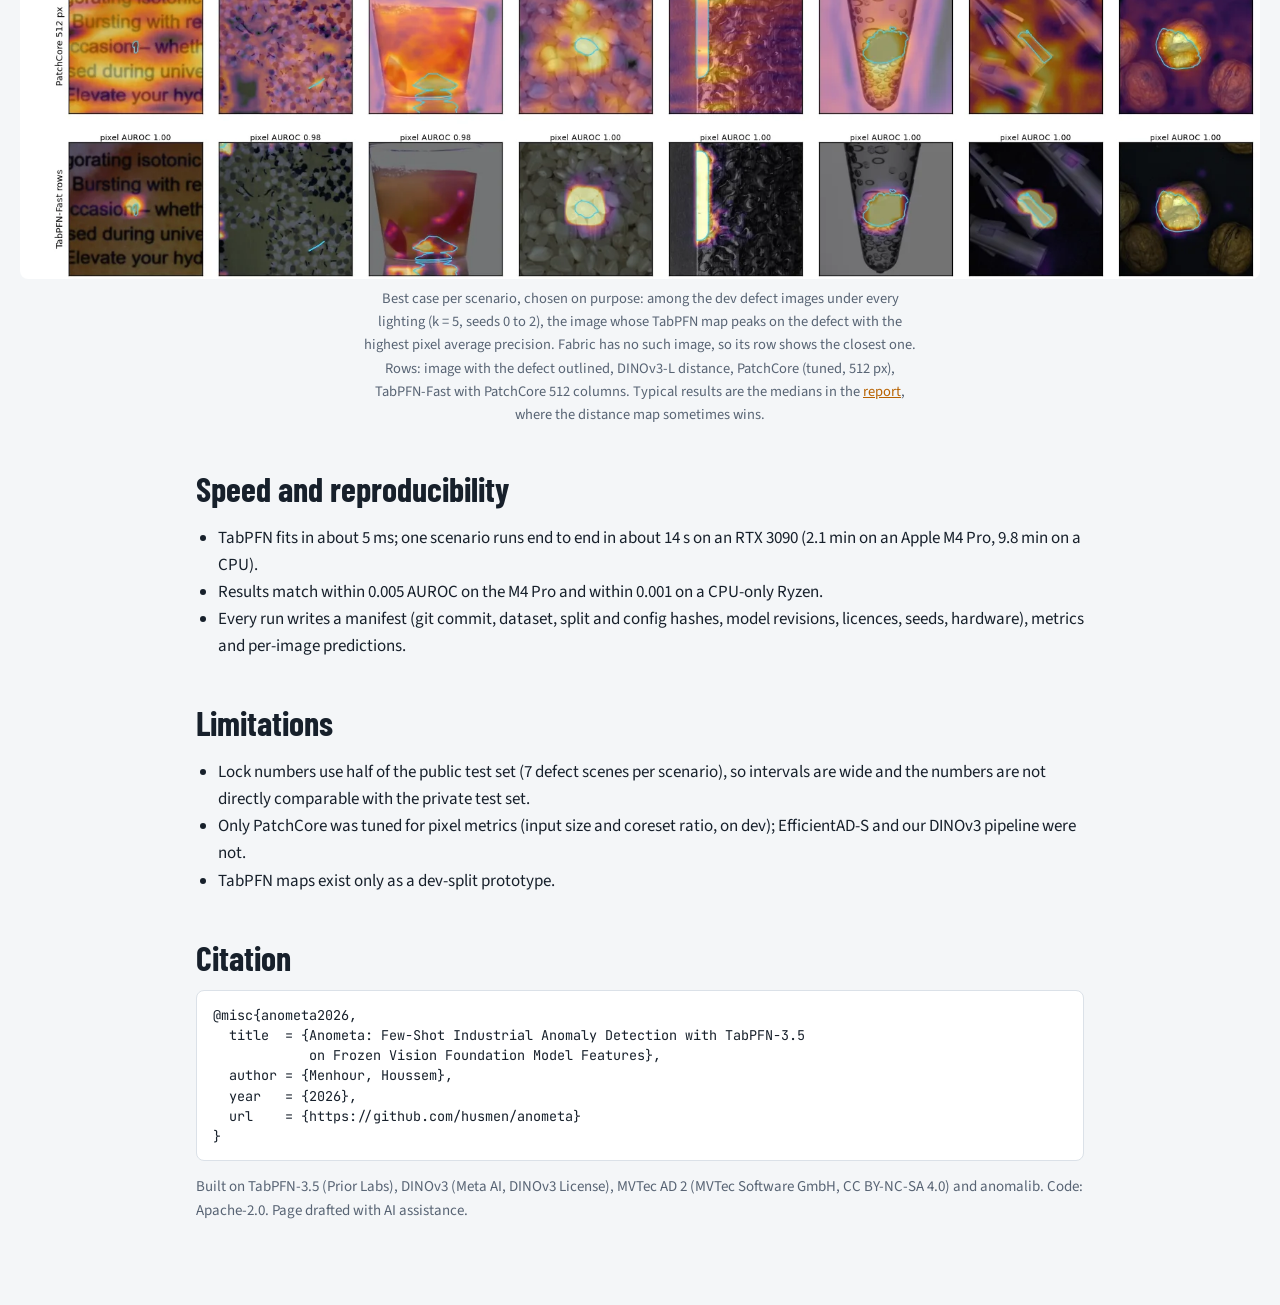
==== commit c8c652ec: "docs: shorten the introduction and align it across README, docs and project page" ====
--- a/docs/site/index.html
+++ b/docs/site/index.html
@@ -123,8 +123,6 @@
 .lp-caption { text-align: center; color: var(--muted); font-size: 14.5px; margin: 8px auto 0 }
 .lp-sec { scroll-margin-top: 16px } .lp-sec h2 { margin-top: 44px }
 .lp-sec p, .lp-sec li { max-width: none }
-.lp-name { background: var(--surface); border: 1px solid var(--rule); border-radius: 10px; padding: 4px 20px 12px; margin-top: 32px }
-.lp-name h2 { margin-top: 16px }
 .lp-fig { margin: 18px 0 }
 .lp-fig img { width: 100%; height: auto; display: block; border-radius: 8px }
 .lp-note { color: var(--muted); font-size: 15px }
@@ -165,12 +163,10 @@
 <section class="lp-sec">
 <h2>Abstract</h2>
 <p>Factories need to catch defects, but defects are rare: often there is a handful of labelled examples, sometimes one. <strong>Can TabPFN-3.5, a foundation model for tables, turn a few labelled defect images into a useful detector, using only frozen features from a vision foundation model?</strong> Anometa encodes each image with a frozen DINOv3 vision transformer, compresses it to one table row, and lets TabPFN-3.5 classify new rows in context, with no gradient updates. On the 8 scenarios of MVTec AD 2, under a protocol that freezes the configuration on a dev split and evaluates it once on a held-out lock split, TabPFN reaches a lock AUROC of 0.761 with one labelled defect per scenario (logistic regression: 0.683), and its probabilities have about half the balanced log loss. A good label-free novelty score ranks images just as well, so on this benchmark the frozen DINOv3 features do most of the work. A prototype that scores one row per image patch turns TabPFN into a defect-map generator that beats its own input maps on the dev split.</p>
-</section>
-
-<section class="lp-sec lp-name">
-<h2>Why "Anometa"?</h2>
-<p><strong>Ano</strong>maly + <strong>meta</strong>. Today, "meta" means meta-learning: TabPFN was pre-trained on millions of synthetic tasks and learns a new one in context. Tomorrow, it means a meta-framework: the experiment API, artifacts and protocol are not tied to one model or dataset, so other foundation models, detectors and benchmarks can plug in. TabPFN-3.5 and MVTec AD 2 are the starting point.</p>
-</section>
+<p class="lp-note">The name is <strong>ano</strong>maly + <strong>meta</strong>: meta-learning, as TabPFN learns each task in context, and a meta-framework not tied to one model or dataset. TabPFN-3.5 and MVTec AD 2, chosen for the Prior Labs TabPFN-3.5 hackathon, are the starting point (see the <a href="docs/roadmap.html">roadmap</a>).</p>
+</section>
+
+
 
 <section class="lp-sec">
 <h2>Method</h2>
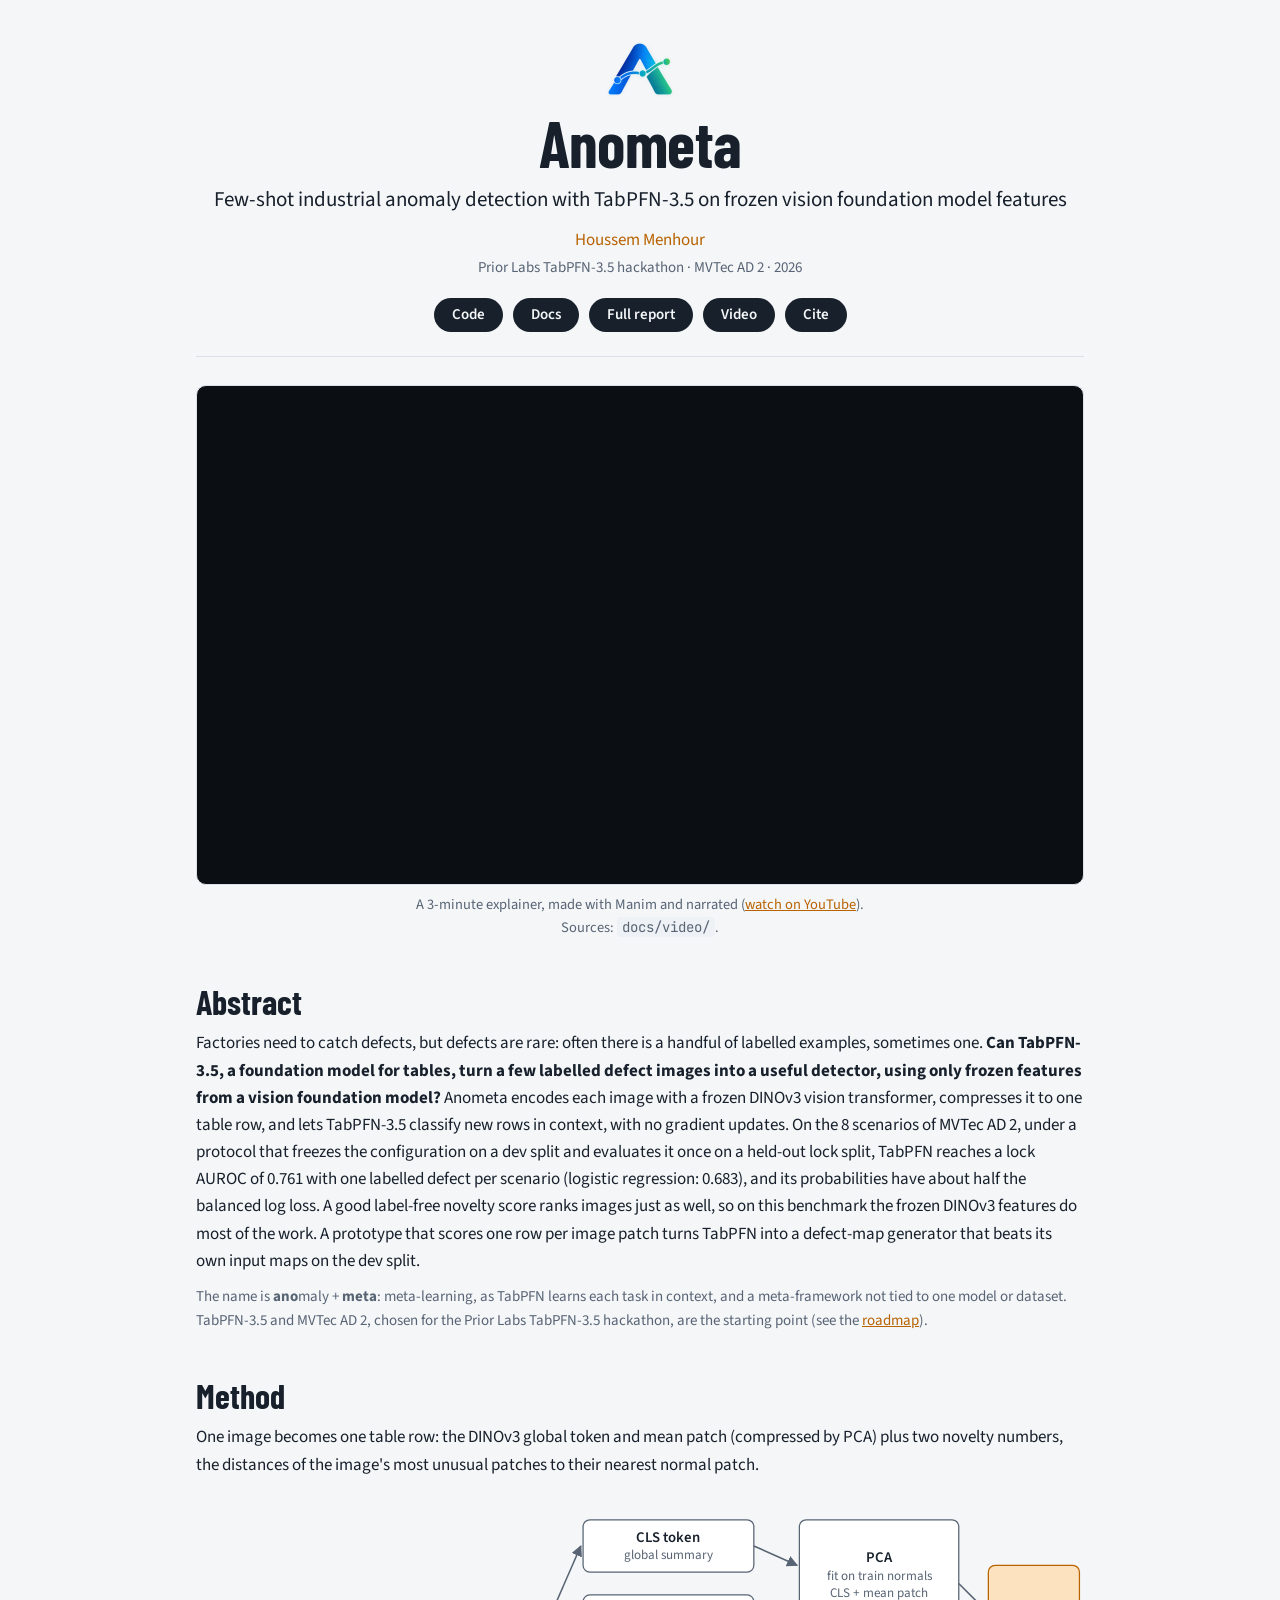
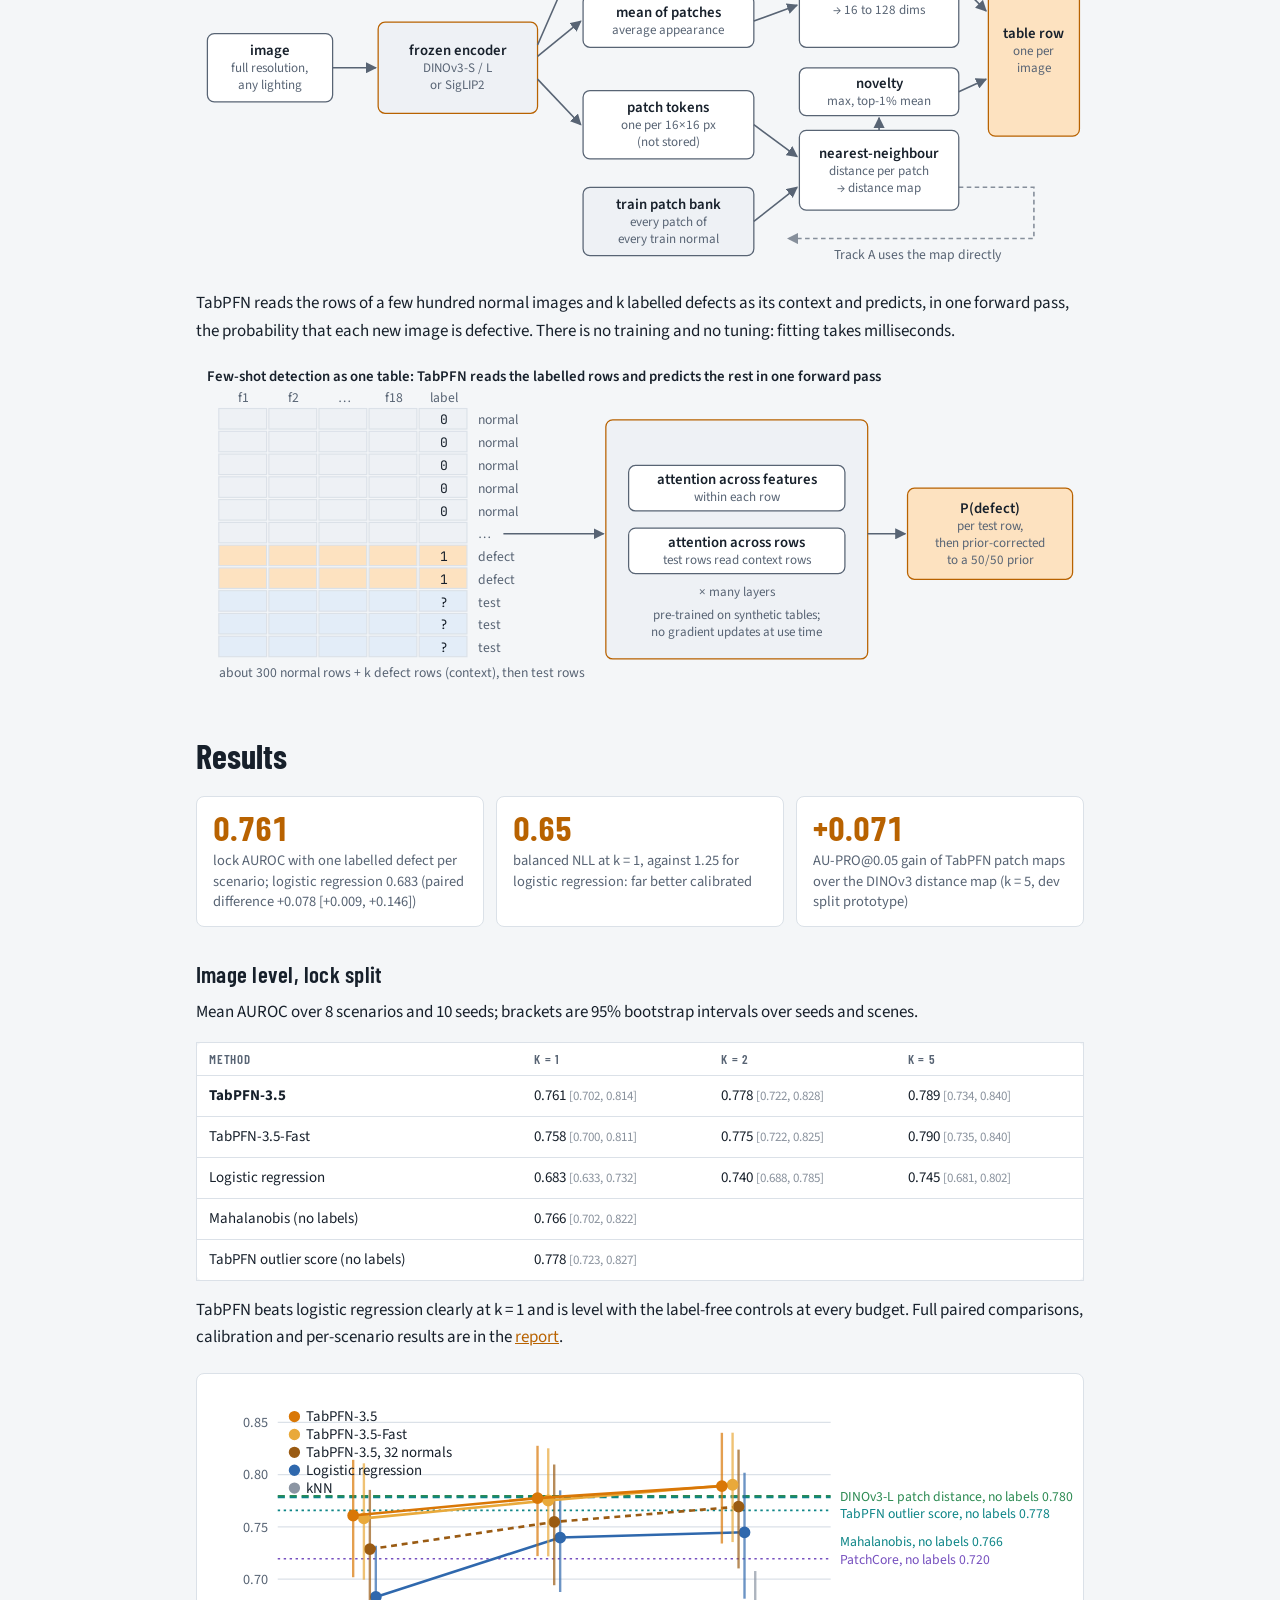
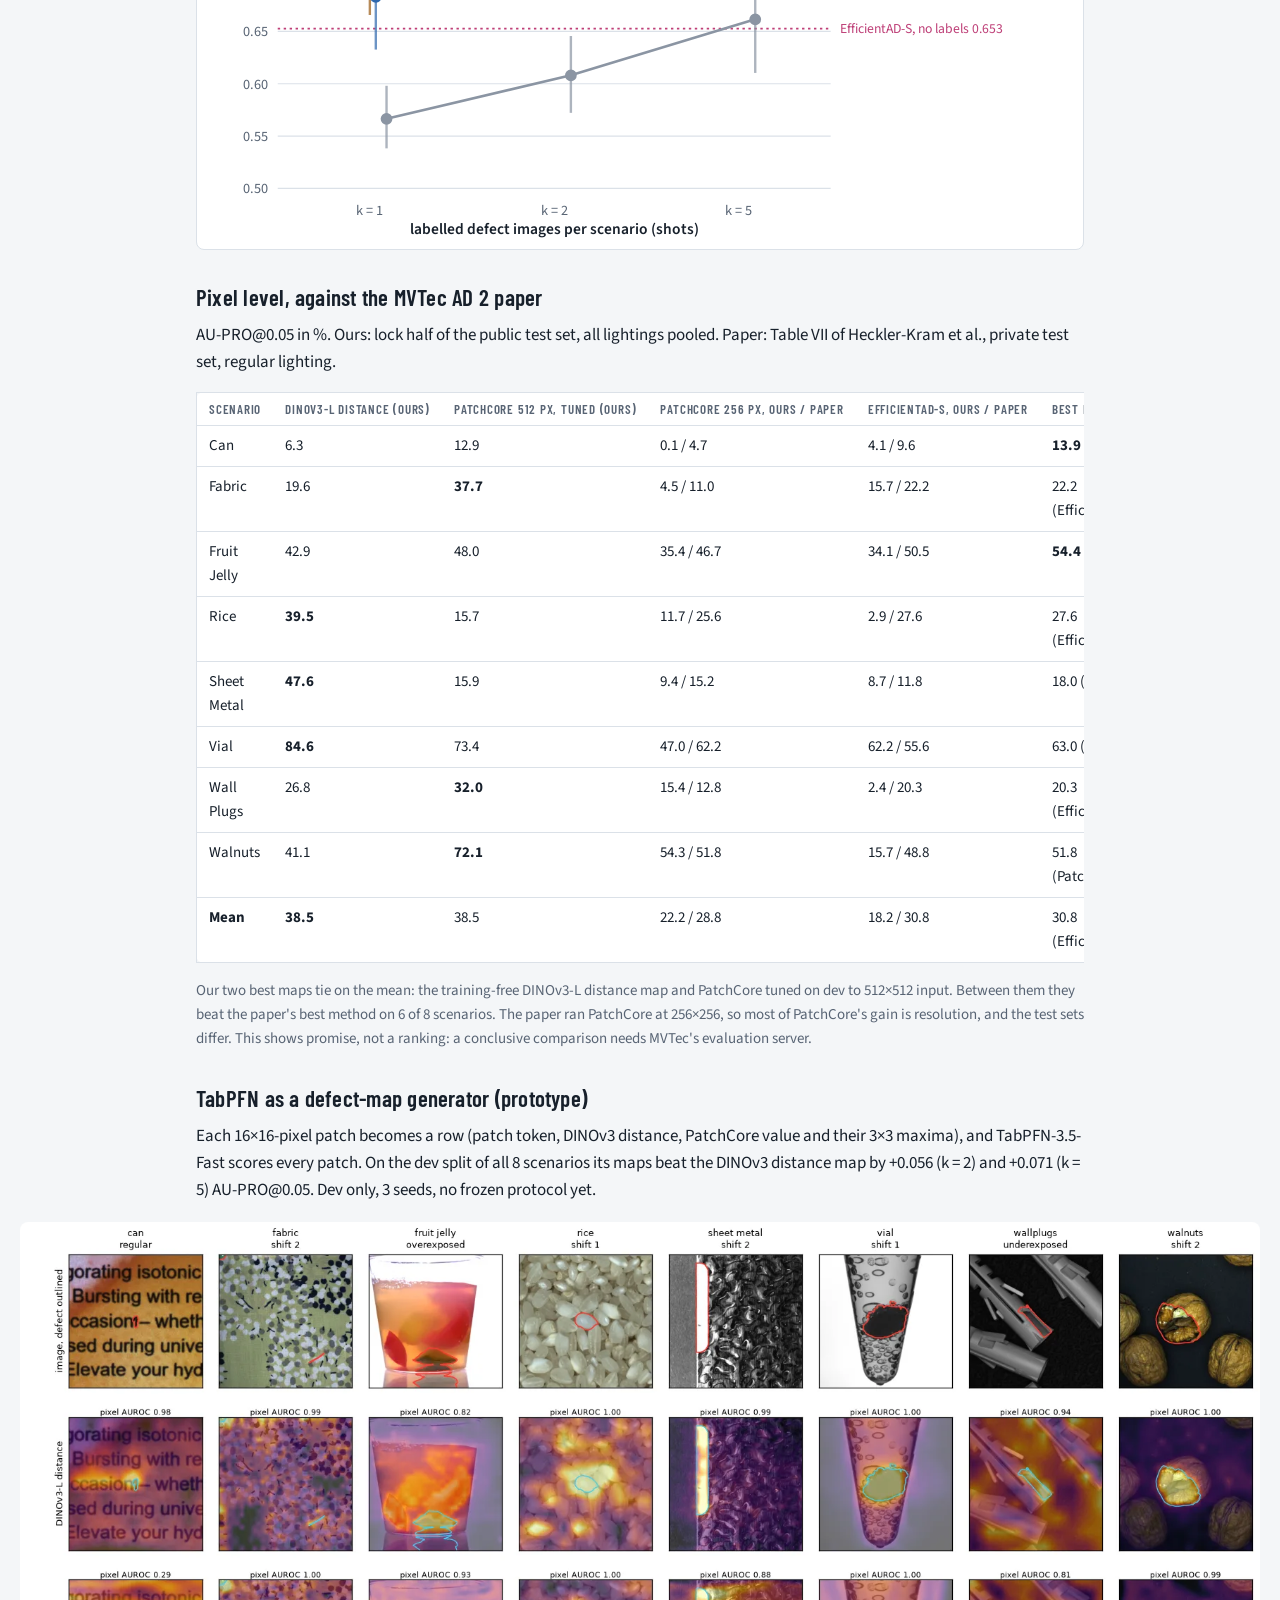
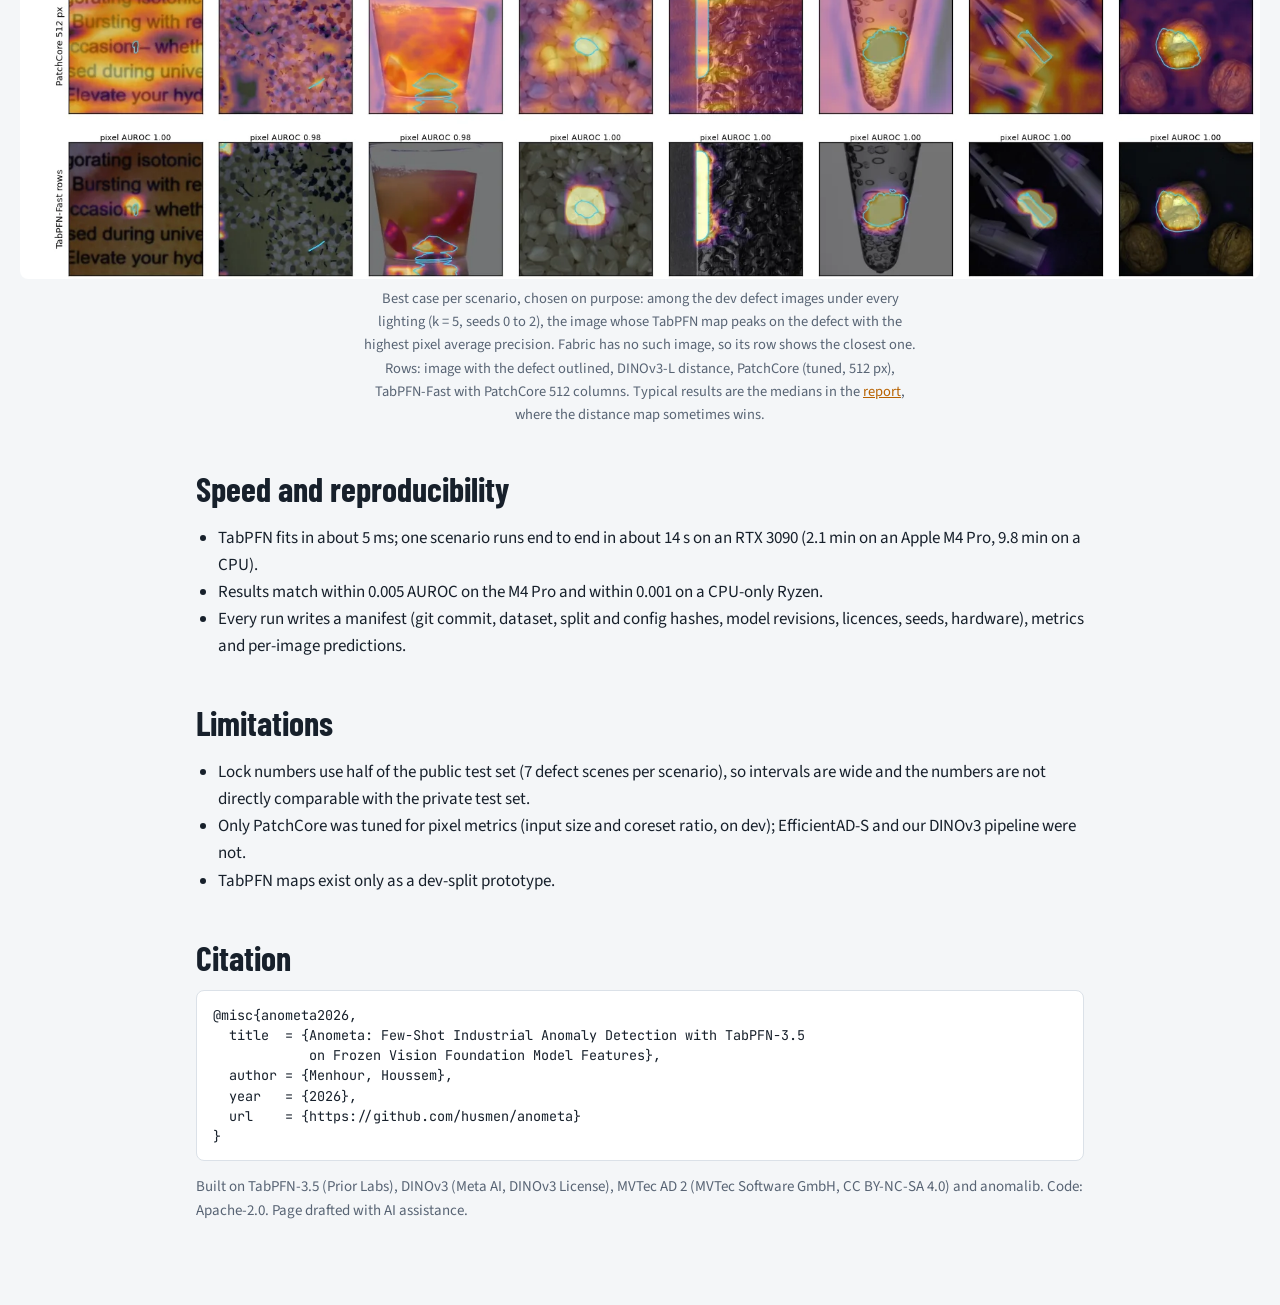
==== commit 1d5aeb79: "docs: embed the explainer video from YouTube" ====
--- a/docs/site/index.html
+++ b/docs/site/index.html
@@ -119,7 +119,8 @@
 .btn { display: inline-block; padding: 8px 18px; border-radius: 999px; background: var(--ink); color: var(--bg); font: 600 15px/1.2 var(--body); text-decoration: none }
 .btn:hover, .btn:focus-visible { background: var(--accent); color: #fff }
 .lp-video { margin: 28px 0 8px; scroll-margin-top: 16px }
-.lp-video video { width: 100%; aspect-ratio: 16 / 9; display: block; border-radius: 10px; background: #0b0f14; border: 1px solid var(--rule) }
+.lp-embed { aspect-ratio: 16 / 9; border-radius: 10px; overflow: hidden; background: #0b0f14; border: 1px solid var(--rule) }
+.lp-embed iframe { width: 100%; height: 100%; border: 0; display: block }
 .lp-caption { text-align: center; color: var(--muted); font-size: 14.5px; margin: 8px auto 0 }
 .lp-sec { scroll-margin-top: 16px } .lp-sec h2 { margin-top: 44px }
 .lp-sec p, .lp-sec li { max-width: none }
@@ -152,12 +153,8 @@
 </header>
 
 <section id="video" class="lp-video">
-<video controls preload="metadata" poster="assets/poster.webp" playsinline>
-<source src="media/anometa_explainer.mp4" type="video/mp4">
-<track kind="captions" src="assets/anometa_explainer.vtt" srclang="en" label="English">
-<p>Your browser cannot play this video. <a href="https://github.com/husmen/anometa/releases">Download it from the releases page</a>.</p>
-</video>
-<p class="lp-caption">A 3-minute explainer (Manim, narrated, captions available). Sources: <code>docs/video/</code>.</p>
+<div class="lp-embed"><iframe src="https://www.youtube-nocookie.com/embed/tLWyUFXzQJw" title="Anometa explainer video" loading="lazy" referrerpolicy="strict-origin-when-cross-origin" allow="accelerometer; clipboard-write; encrypted-media; gyroscope; picture-in-picture; web-share" allowfullscreen></iframe></div>
+<p class="lp-caption">A 3-minute explainer, made with Manim and narrated (<a href="https://youtu.be/tLWyUFXzQJw">watch on YouTube</a>). Sources: <code>docs/video/</code>.</p>
 </section>
 
 <section class="lp-sec">
